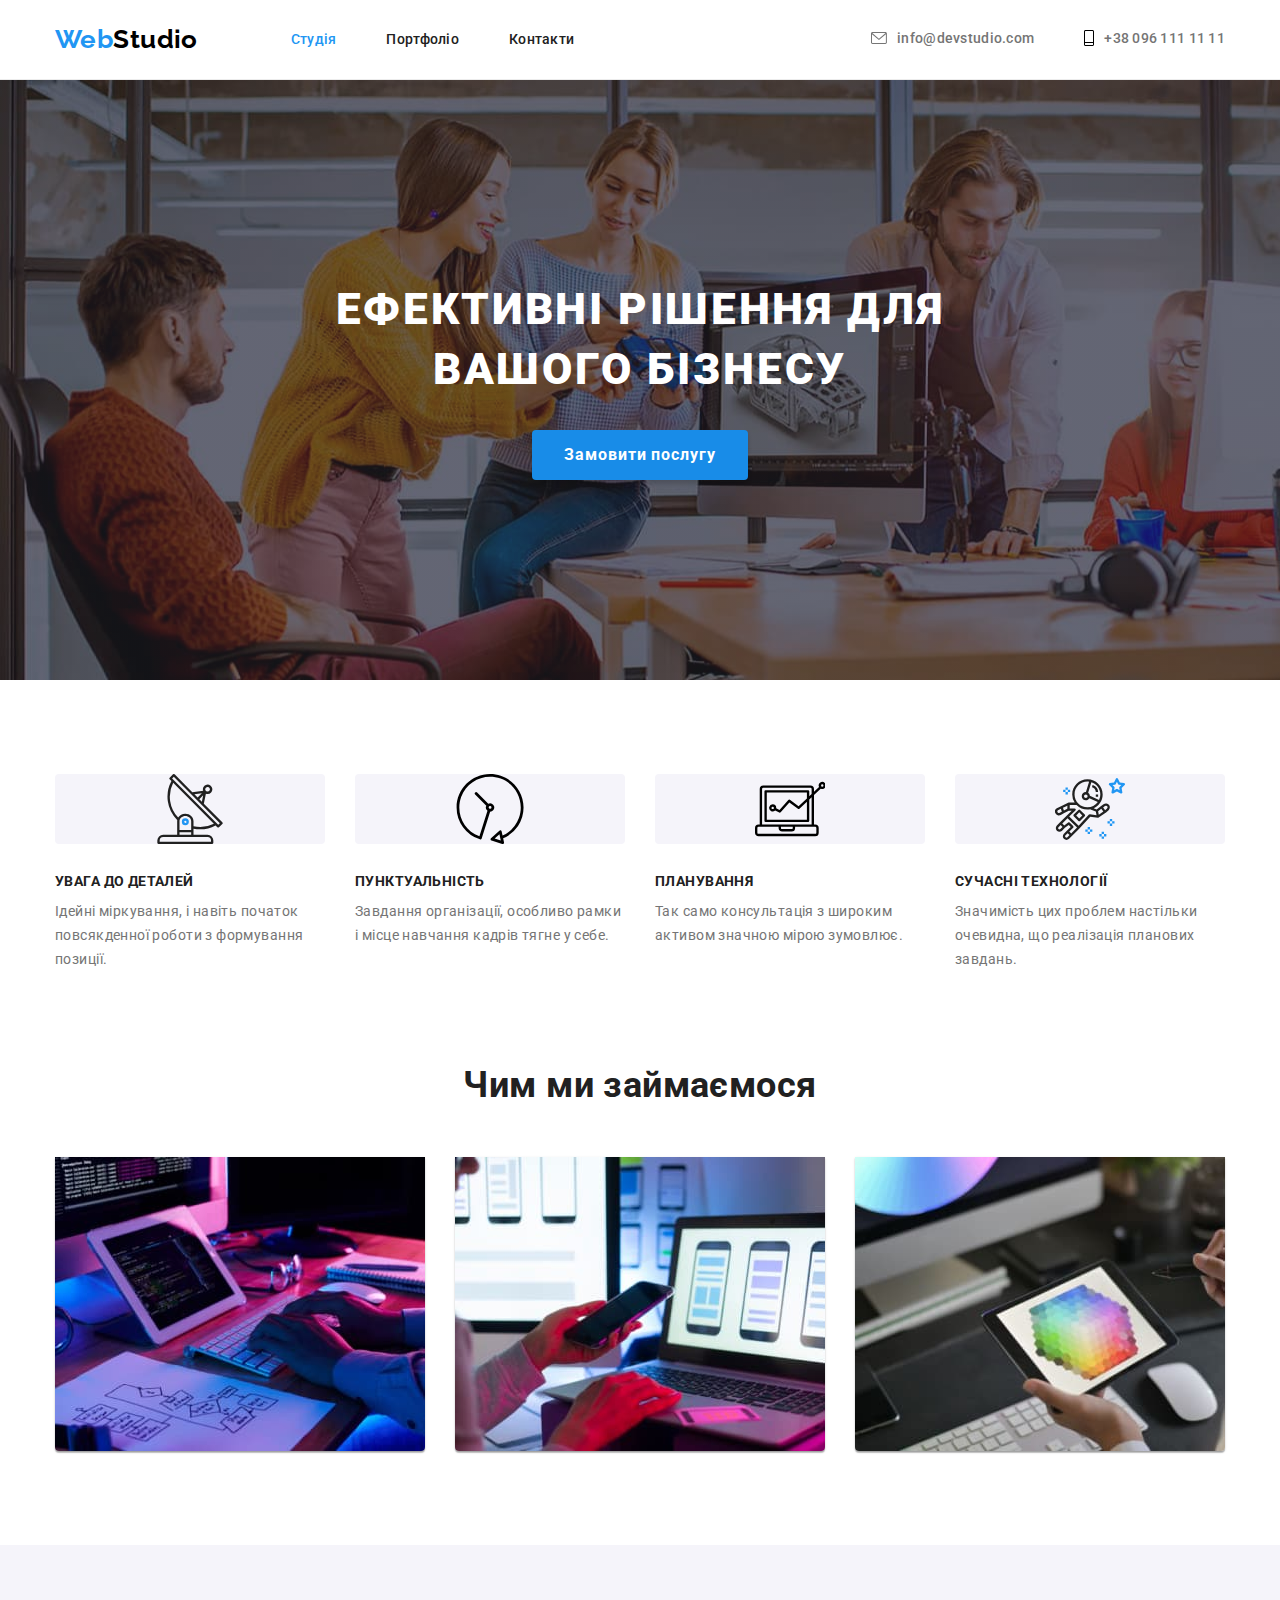
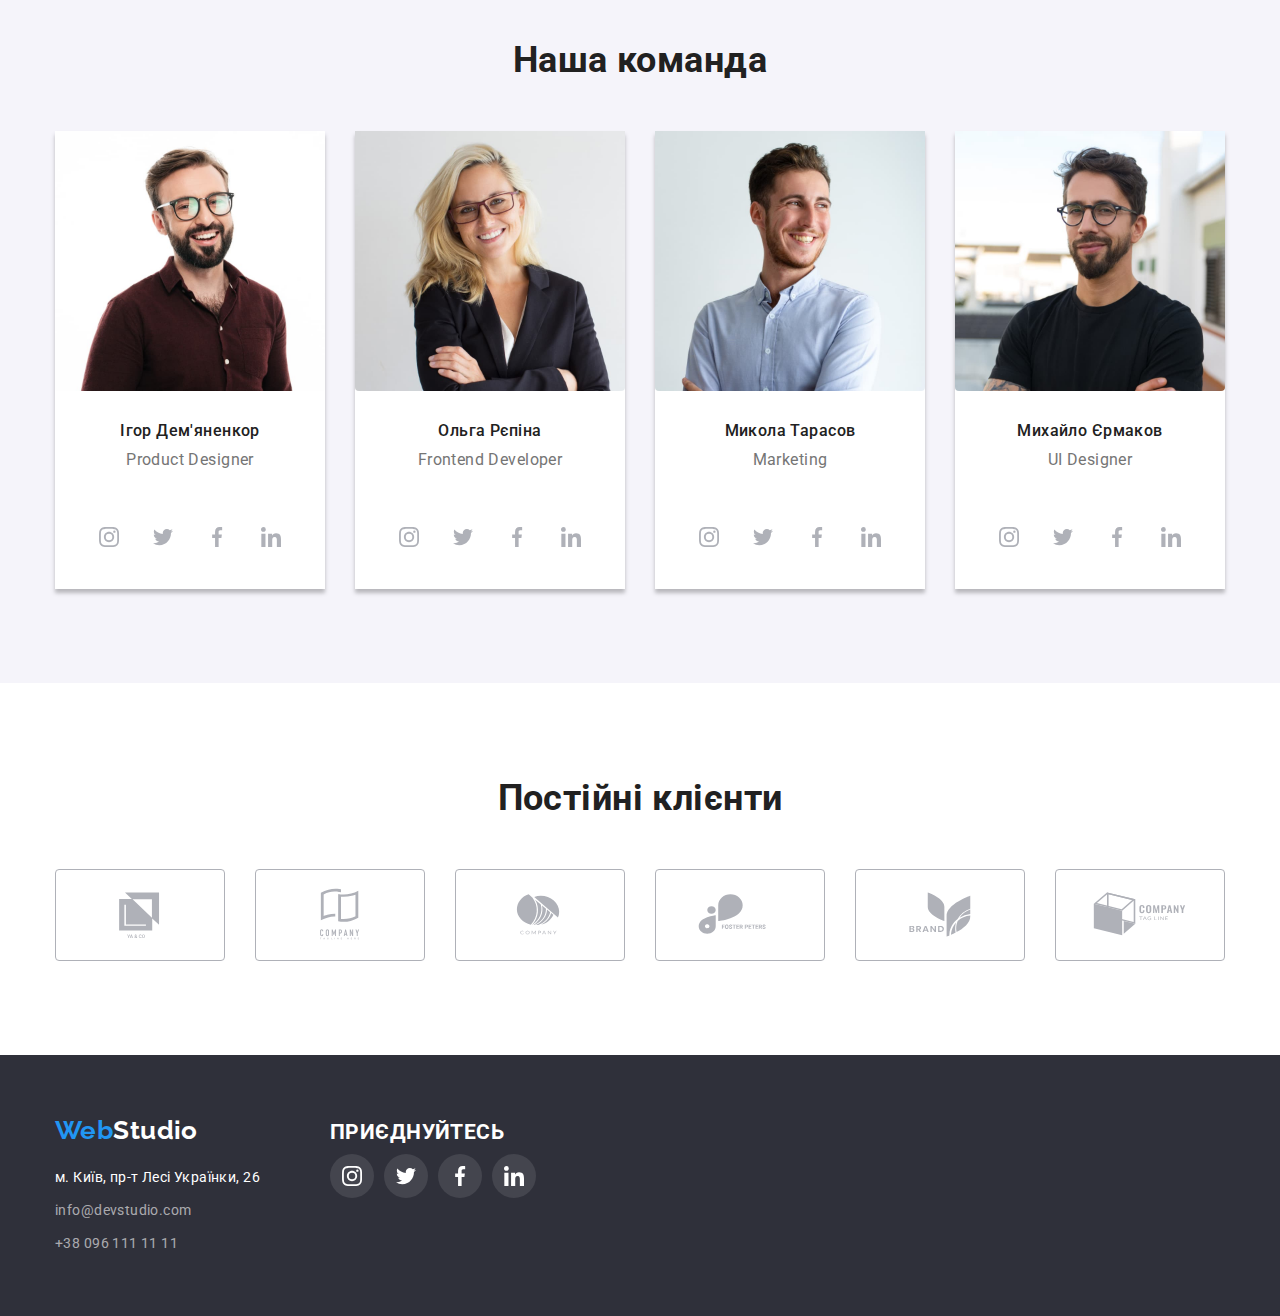
==== index.html @ f59daf36 "корректировки в футере" ====
<!DOCTYPE html>
<html lang="uk">
  <head>
    <meta charset="UTF-8" />
    <meta http-equiv="X-UA-Compatible" content="IE=edge" />
    <meta name="viewport" content="width=device-width, initial-scale=1.0" />
    <title>Document</title>
    <link
      href="https://fonts.googleapis.com/css2?family=Raleway:wght@700&family=Roboto:wght@400;500;700;900&display=swap"
      rel="stylesheet"
    />
    <link
      rel="stylesheet"
      href="https://cdnjs.cloudflare.com/ajax/libs/modern-normalize/1.1.0/modern-normalize.min.css"
    />
    <link rel="stylesheet" href="./css/styles.css" />
  </head>

  <body>
    <header class="header">
      <div class="container">
        <nav class="main nav">
          <a class="logo" href="./index.html"
            ><span class="color-logo">Web</span
            ><span class="black-logo">Studio</span></a
          >

          <ul class="links">
            <li><a class="link current" href="./index.html">Студія</a></li>
            <li><a class="link" href="./portfolio.html">Портфоліо</a></li>
            <li><a class="link" href="#">Контакти</a></li>
          </ul>
        </nav>

        <ul class="contact">
          <li class="contact-list">
            <div class="mailto">
              <svg class="mailto-link" width="16px" height="12px">
                <use href="./images/symbol-defs.svg#icon-message">
                </use>
              </svg>
            </div>
            <a href="mailto:info@devstudio.com" class="contacts"
              >info@devstudio.com</a
            >
          </li>

          <li class="contact-list">
            <div class="telephone">
             <svg class="telephone-link" width="10px" height="16px">
             <use href="./images/symbol-defs.svg#icon-telephone">
             </use>
              </svg>
            </div>
            <a href="tel:+380961111111" class="contacts">+38 096 111 11 11</a>
          </li>
        </ul>
      </div>
    </header>
    <main>
      <section class="section hero-section">
        <div class="container hero-container">
          <h1 class="hero-title">Ефективні рішення для вашого бізнесу</h1>
          <button class="section-hero-button" type="button">
            Замовити послугу
          </button>
        </div>
      </section>

      <section class="section">
        <h2 class="visually-hidden">Особливості</h2>
        <div class="container">
          <ul class="peculiarities-list">
            <li class="list-about">
              <div class="peculiarities peculiarities-antenna">
                <svg class="antenna-picture" width="70px" height="70px">
                  <use href="./images/symbol-defs.svg#icon-antenna">
                   </use>
                </svg>
              </div>
              <h3 class="peculiarities-title">УВАГА ДО ДЕТАЛЕЙ</h3>
              <p class="peculiarities-text">
                Ідейні міркування, і навіть початок повсякденної роботи з
                формування позиції.
              </p>
            </li>
            <li class="list-about">
              <div class="peculiarities peculiarities-clock">
                <svg class="clock-pictire" width="70px" height="70px">
                  <use href="./images/symbol-defs.svg#icon-clock">

                  </use>
                </svg>
              </div>
              <h3 class="peculiarities-title">ПУНКТУАЛЬНІСТЬ</h3>
              <p class="peculiarities-text">
                Завдання організації, особливо рамки і місце навчання кадрів
                тягне у себе.
              </p>
            </li>
            <li class="list-about">
              <div class="peculiarities peculiarities-plane">
                <svg class="plane-picture" width="70px" height="70px">
                  <use href="./images/symbol-defs.svg#icon-plane">

                  </use>
                </svg>
              </div>
              <h3 class="peculiarities-title">ПЛАНУВАННЯ</h3>
              <p class="peculiarities-text">
                Так само консультація з широким активом значною мірою зумовлює.
              </p>
            </li>
            <li class="list-about">
              <div class="peculiarities peculiarities-astronaut">
                <svg class="astronaut-picture" width="70px" height="70px">
                  <use href="./images/symbol-defs.svg#icon-astronaut">

                  </use>
                </svg>
              </div>
              <h3 class="peculiarities-title">СУЧАСНІ ТЕХНОЛОГІЇ</h3>
              <p class="peculiarities-text">
                Значимість цих проблем настільки очевидна, що реалізація
                планових завдань.
              </p>
            </li>
          </ul>
        </div>
      </section>
      <section class="section section-about">
        <div class="container">
          <h2 class="section-title">Чим ми займаємося</h2>
          <ul class="work-list">
            <li class="section-work-image">
              <img
                src="./images/box-1.jpg"
                alt="Писати код на комп'ютері"
                width="370"
                height="294"
                class="section-work-image-first"
              />
            </li>
            <li>
              <img
                src="./images/box-2.jpg"
                alt="авторизація в додатку в компьютері за допомогою смартфона"
                width="370"
                height="294"
                class="section-work-image-second"
              />
            </li class="section-post">
            <li>
              <img
                src="./images/box-3.jpg"
                alt="вивчає программу на планшеті"
                width="370"
                height="294"
                class="section-work-image-trird"
              />
            </li>
          </ul>
        </div>
      </section>
      <section class="section section-team">
        <div class="container">
          <h2 class="section-comand-title">Наша команда</h2>
          <ul class="section-comand-list">
            <li class="section-post">
              <img
                src="./images/img-1.jpg"
                alt="Усміхнений хлопець в окулярах"
                width="270"
                height="260"
                class="section-comand-image-first"
              />
              <h3 class="section-comand-name">Ігор Дем'яненкоp</h3>
              <p class="section-comand-text">Product Designer</p>
              <ul class="social-links">
                <li class="link">
                  <a href="#" class="link-picture">
                    <svg class="link-icon" width="20px" height="20px">
                      <use href="./images/symbol-defs.svg#icon-instagram">
                       </use>
                    </svg>
                  </a>
                </li>
                <li class="link">
                  <a href="#" class="link-picture">
                    <svg class="link-icon" width="20px" height="20px">
                      <use href="./images/symbol-defs.svg#icon-twitter">
                       </use>
                    </svg>
                  </a>
                </li>
                <li class="link">
                  <a href="#" class="link-picture">
                    <svg class="link-icon" width="20px" height="20px">
                      <use href="./images/symbol-defs.svg#icon-facebook">
                       </use>
                    </svg>
                  </a>
                </li>
                <li class="link">
                  <a href="#" class="link-picture">
                    <svg class="link-icon" width="20px" height="20px">
                      <use href="./images/symbol-defs.svg#icon-linkedin">
                       </use>
                    </svg>
                  </a>
                </li>
              </ul>
            </li>
            <li class="section-post">
              <img
                src="./images/img-2.jpg"
                alt="Усміхнена дівчина в окулярах"
                width="270"
                height="260"
                class="section-comand-image-second"
              />
              <h3 class="section-comand-name">Ольга Рєпіна</h3>
              <p class="section-comand-text">Frontend Developer</p>
              <ul class="social-links">
                <li class="link">
                  <a href="#" class="link-picture">
                    <svg class="link-icon" width="20px" height="20px">
                      <use href="./images/symbol-defs.svg#icon-instagram">
                       </use>
                    </svg>
                  </a>
                </li>
                <li class="link">
                  <a href="#" class="link-picture">
                    <svg class="link-icon" width="20px" height="20px">
                      <use href="./images/symbol-defs.svg#icon-twitter">
                       </use>
                    </svg>
                  </a>
                </li>
                <li class="link">
                  <a href="#" class="link-picture">
                    <svg class="link-icon" width="20px" height="20px">
                      <use href="./images/symbol-defs.svg#icon-facebook">
                       </use>
                    </svg>
                  </a>
                </li>
                <li class="link">
                  <a href="#" class="link-picture">
                    <svg class="link-icon" width="20px" height="20px">
                      <use href="./images/symbol-defs.svg#icon-linkedin">
                       </use>
                    </svg>
                  </a>
                </li>
              </ul>
            </li>
            <li class="section-post">
              <img
                src="./images/img-3.jpg"
                alt="Усміхнений хлопець у білій сорочці"
                width="270"
                height="260"
                class="section-comand-image-trird"
              />
              <h3 class="section-comand-name">Микола Тарасов</h3>
              <p class="section-comand-text">Marketing</p>
              <ul class="social-links">
                <li class="link">
                  <a href="#" class="link-picture">
                    <svg class="link-icon" width="20px" height="20px">
                      <use href="./images/symbol-defs.svg#icon-instagram">
                       </use>
                    </svg>
                  </a>
                </li>
                <li class="link">
                  <a href="#" class="link-picture">
                    <svg class="link-icon" width="20px" height="20px">
                      <use href="./images/symbol-defs.svg#icon-twitter">
                       </use>
                    </svg>
                  </a>
                </li>
                <li class="link">
                  <a href="#" class="link-picture">
                    <svg class="link-icon" width="20px" height="20px">
                      <use href="./images/symbol-defs.svg#icon-facebook">
                       </use>
                    </svg>
                  </a>
                </li>
                <li class="link">
                  <a href="#" class="link-picture">
                    <svg class="link-icon" width="20px" height="20px">
                      <use href="./images/symbol-defs.svg#icon-linkedin">
                       </use>
                    </svg>
                  </a>
                </li>
              </ul>
            </li>
            <li class="section-post">
              <img
                src="./images/img-4.jpg"
                alt="Усміхнений хлопець в окулярах на вулиці"
                width="270"
                height="260"
                class="section-comand-image-fourth"
              />
              <h3 class="section-comand-name">Михайло Єрмаков</h3>
              <p class="section-comand-text">UI Designer</p>
              <ul class="social-links">
                <li class="link">
                  <a href="#" class="link-picture">
                    <svg class="link-icon" width="20px" height="20px">
                      <use href="./images/symbol-defs.svg#icon-instagram">
                       </use>
                    </svg>
                  </a>
                </li>
                <li class="link">
                  <a href="#" class="link-picture">
                    <svg class="link-icon" width="20px" height="20px">
                      <use href="./images/symbol-defs.svg#icon-twitter">
                       </use>
                    </svg>
                  </a>
                </li>
                <li class="link">
                  <a href="#" class="link-picture">
                    <svg class="link-icon" width="20px" height="20px">
                      <use href="./images/symbol-defs.svg#icon-facebook">
                       </use>
                    </svg>
                  </a>
                </li>
                <li class="link">
                  <a href="#" class="link-picture">
                    <svg class="link-icon" width="20px" height="20px">
                      <use href="./images/symbol-defs.svg#icon-linkedin">
                       </use>
                    </svg>
                  </a>
                </li>
              </ul>
            </li>
          </ul>
        </div>
      </section>

      <section class="section">
        <div class="container">
        <h2 class="constant-clients">Постійні клієнти
        </h2>
        <ul class="company-items">
          <li class="company-list">
            <svg class="company-picture">
              <use href="./images/symbol-defs.svg#icon-company-1">
                
              </use>
            </svg>
          </li>
          <li class="company-list">
            <svg class="company-picture">
              <use href="./images/symbol-defs.svg#icon-company-2">
                
              </use>
            </svg>
          </li>
          <li class="company-list">
            <svg class="company-picture">
              <use href="./images/symbol-defs.svg#icon-company-3">
                
              </use>
            </svg>
          </li>
          <li class="company-list">
            <svg class="company-picture">
              <use href="./images/symbol-defs.svg#icon-company-4">
                
              </use>
            </svg>
          </li>
          <li class="company-list">
            <svg class="company-picture">
              <use href="./images/symbol-defs.svg#icon-company-5">
                
              </use>
            </svg>
          </li>
          <li class="company-list">
            <svg class="company-picture">
              <use href="./images/symbol-defs.svg#icon-company-6">
                
              </use>
            </svg>
          </li>
        </ul>
        </div>
      </section>
    </main>

    <footer class="footer">
      <div class="container">
      <div class="footer-container">
        <div class="footer-main">
        <a class="footer-logo" href="./index.html"
          ><span class="color-logo">Web</span
          ><span class="white-logo">Studio</span></a
        >
        <address>
          <ul class="footer-list">
            <li class="footer-link">
              <a href="#" class="footer-adress">
                м. Київ, пр-т Лесі Українки, 26</a
              >
            </li>
            <li class="footer-link">
              <a href="mailto:info@devstudio.com" class="footer-contact"
                >info@devstudio.com</a
              >
            </li>
            <li class="footer-link">
              <a href="tel:+380961111111" class="footer-contact"
                >+38 096 111 11 11</a
              >
            </li>
          </ul>
        </address>
      </div>

      <div class="second-footer">
        <h2 class="footer-second-tittle">
          приєднуйтесь
        </h2>
<ul class="footer-second-list">
  <li class="second-footer-links">
    <a href="#" class="footer-icon">
<svg class="link-icon-white" width="20px" height="20px">
                      <use href="./images/symbol-defs.svg#icon-instagram">
                       </use>
                    </svg>
                    </a>
  </li>
  <li class="second-footer-links">
    <a href="#" class="footer-icon">
<svg class="link-icon-white" width="20px" height="20px">
                      <use href="./images/symbol-defs.svg#icon-twitter">
                       </use>
                    </svg>
                    </a>
  </li>
  <li class="second-footer-links">
    <a href="#" class="footer-icon">
    <svg class="link-icon-white" width="20px" height="20px">
                      <use href="./images/symbol-defs.svg#icon-facebook">
                       </use>
                    </svg>
                    </a>
  </li>
  <li class="second-footer-links">
    <a href="#" class="footer-icon">
    <svg class="link-icon-white" width="20px" height="20px">
                      <use href="./images/symbol-defs.svg#icon-linkedin">
                       </use>
                    </svg>
                    </a>
  </li>
</ul>
      </div>
      </div>
    </footer>
  </body>
</html>
---- css/styles.css ----
:root {
  --color: #ffffff;
  --primary-text-color: #757575;
  --header-color: #212121;
  --accent-color: #2196f3;
  --accent-btn-color: #188ce8;
  --icon-color: #afb1b8;
}

body {
  color: var(--color);
  font-family: "Roboto", sans-serif;
  letter-spacing: 0.03em;
  font-size: 14px;
  color: var(--header-color);
  background-color: var(--color);
}

ul {
  list-style: none;
}

a {
  text-decoration: none;
}

h1,
h2,
h3,
p ul {
  margin: 0;
}

img {
  display: block;
  max-width: 100%;
  height: auto;
}

/* Container */

.container {
  margin-left: auto;
  margin-right: auto;
  width: 1200px;
  padding-left: 15px;
  padding-right: 15px;
}

.section {
  padding-top: 94px;
  padding-bottom: 94px;
}

.header {
  color: var(--primary-text-color);
  padding: 24px 0;
  border-bottom: 1px solid #ececec;
}

.header .container {
  display: flex;
  align-items: center;
}

.main.nav {
  display: flex;
  margin-right: auto;
}

.links {
  display: flex;
  align-items: center;
  column-gap: 50px;
  padding: 0;
  margin: 0;
}

.contact {
  display: flex;
  column-gap: 50px;
  margin: 0;
  padding: 0;
}

.contact-list {
  display: flex;
  align-items: center;
}

.hero-container {
  width: 696px;
  text-align: center;
  padding-top: 0;
  padding-bottom: 0;
}

.section-team {
  background-color: #f5f4fa;
}

.footer-logo {
  display: block;
  margin-bottom: 20px;
}

.peculiarities-list {
  display: flex;
  margin: 0;
  padding: 0;
  column-gap: 30px;
}

.peculiarities-text {
  display: flex;
  padding: 0;
  margin: 0;
  column-gap: 30px;
}

.section-post {
  background: var(--color);
  box-shadow: 0px 4px 4px rgb(0 0 0 / 25%);
}

.section-work-image-first,
.section-work-image-second,
.section-work-image-trird {
  box-shadow: 0px 1px 3px rgba(0, 0, 0, 0.12), 0px 1px 1px rgba(0, 0, 0, 0.14),
    0px 2px 1px rgba(0, 0, 0, 0.2);
  border-radius: 0px 0px 4px 4px;
  max-width: 100%;
}

.section-comand-list {
  display: flex;
  padding: 0;
  margin: 0;
  column-gap: 30px;
}

.visually-hidden {
  position: absolute;
  white-space: nowrap;
  width: 1px;
  height: 1px;
  overflow: hidden;
  border: 0;
  padding: 0;
  clip: rect(0 0 0 0);
  clip-path: inset(50%);
  margin: -1px;
}

.container .logo {
  margin-right: 93px;
}

.color-logo {
  font-family: "Raleway";
  font-style: normal;
  font-weight: 700;
  font-size: 26px;
  line-height: 1.19;
  color: var(--accent-color);
}

.black-logo {
  font-family: "Raleway";
  font-style: normal;
  font-weight: 700;
  font-size: 26px;
  line-height: 1.19;
  color: #000000;
}

.link.current {
  font-weight: 500;
  line-height: 1.14;
  letter-spacing: 0.02em;
  color: var(--accent-color);
  text-decoration: none;
}

.link {
  font-weight: 500;
  line-height: 1.14;
  letter-spacing: 0.02em;
  color: var(--header-color);
}

.contacts {
  margin-left: 10px;
  color: var(--primary-text-color);
  font-weight: 500;
  line-height: 1.14;
  letter-spacing: 0.02em;
}

.mailto-link {
  fill: currentColor;
}

.hero-section {
  padding-top: 200px;
  padding-bottom: 200px;
  margin-left: auto;
  margin-right: auto;
  background: #2f303a;
  background-image: linear-gradient(
      rgba(47, 48, 58, 0.4),
      rgba(47, 48, 58, 0.4)
    ),
    url("../images/header-picture.jpg");
  max-width: 1600px;
}

.hero-title {
  padding-bottom: 30px;

  font-weight: 900;
  font-size: 44px;
  line-height: 1.36;
  text-align: center;
  letter-spacing: 0.06em;
  text-transform: uppercase;
  color: var(--color);
}

.section-hero-button:hover {
  box-shadow: 0px 4px 4px rgba(0, 0, 0, 0.15);
  border-radius: 4px;
}

.section-hero-button:focus {
  box-shadow: 0px 4px 4px rgba(0, 0, 0, 0.15);
  border-radius: 4px;
}

.section-hero-button {
  padding-top: 10px;
  padding-bottom: 10px;
  padding-left: 32px;
  padding-right: 32px;

  background: var(--accent-btn-color);
  cursor: pointer;
  box-shadow: 0px 4px 4px rgba(0, 0, 0, 0.15);
  border-radius: 4px;
  font-family: inherit;
  font-style: normal;
  font-weight: 700;
  font-size: 16px;
  line-height: 1.88;
  align-items: center;
  text-align: center;
  letter-spacing: 0.06em;
  color: var(--color);
  border: none;
}

.peculiarities {
  justify-content: center;
  background: #f5f4fa;
  border-radius: 4px;
  margin-bottom: 30px;
}

.peculiarities-antenna,
.peculiarities-clock,
.peculiarities-plane,
.peculiarities-astronaut {
  display: flex;
}

.social-links {
  display: flex;
  padding: 0;
  column-gap: 10px;
  padding-top: 16px;
  padding-bottom: 30px;
  padding-left: 32px;
  padding-right: 32px;
}

.section-team .link-picture {
  display: flex;
  align-items: center;
  width: 44px;
  height: 44px;
  justify-content: center;
  fill: var(--icon-color);
}

.section-team .link-picture:hover,
.section-team .link-picture:focus {
  border-radius: 50%;
  background-color: var(--accent-color);
  fill: var(--color);
  cursor: pointer;
}

.section-about {
  padding-top: 0;
}

.list-about {
  width: 270px;
}

.peculiarities-title {
  font-size: 14px;
  line-height: 1.14;
  text-transform: uppercase;
  margin-bottom: 10px;
}

.peculiarities-text {
  line-height: 1.71;
  color: var(--primary-text-color);
}

.section-title {
  margin-bottom: 50px;
  text-align: center;
  font-size: 36px;
  line-height: 1.16;
}

.work-list {
  padding: 0;
  margin: 0;
  display: flex;
  column-gap: 30px;
}

.section-comand-title {
  margin-bottom: 50px;
  font-size: 36px;
  line-height: 1.17;
  text-align: center;
}

.section-comand {
  filter: drop-shadow(0px 4px 4px rgba(0, 0, 0, 0.25));
}

.section-comand-image-first,
.section-comand-image-second,
.section-comand-image-trird,
.section-comand-image-fourth {
  max-width: 100%;
  height: auto;
  background: var(--color);
  border-radius: 0px 0px 4px 4px;
}

.section-comand-name {
  padding-top: 30px;
  margin-bottom: 10px;
  font-weight: 500;
  font-size: 16px;
  line-height: 1.19;
  text-align: center;
}

.section-comand-text {
  margin: 0;
  padding-bottom: 30px;
  font-size: 16px;
  line-height: 1.19;
  text-align: center;
  color: var(--primary-text-color);
}

.company-items {
  display: flex;
  column-gap: 30px;
  margin: 0;
  padding: 0;
}

.company-picture {
  display: flex;

  width: 106px;
  height: 60px;
  fill: var(--icon-color);
}

.company-list {
  display: flex;
  align-items: center;
  justify-content: center;
  padding: 16px 32px;

  border: 1px solid #afb1b8;
  border-radius: 4px;

  width: 170px;
  height: 92px;
}

.company-list:hover,
.company-list:focus {
  border-color: var(--accent-color);
}

.company-picture:hover,
.company-picture:focus {
  fill: var(--accent-color);
}

.constant-clients {
  margin-bottom: 50px;

  font-size: 36px;
  line-height: 1.17;
  text-align: center;
}

.portfolio.nav {
  padding-top: 94px;
  padding-bottom: 94px;
}

.portfolio-nav {
  filter: drop-shadow(0px 4px 4px rgba(0, 0, 0, 0.25));
}

.portfolio-list {
  display: flex;
  padding: 0;
  margin: 0;
  column-gap: 8px;
  margin-bottom: 50px;
  justify-content: center;
}

.post {
  width: 370px;
  height: 404px;
}

.list-presentation {
  margin-top: 0;
  margin-bottom: 0;
  display: flex;
  gap: 30px;
  flex-wrap: wrap;
  padding: 0;
}

.portfolio-nav-button:hover {
  background: var(--accent-btn-color);
  color: #ffffff;
}

.portfolio-nav-button:focus {
  background: var(--accent-btn-color);
  color: #ffffff;
}

.portfolio-nav-button {
  padding: 6px 22px;

  color: #212121;
  background: #f5f4fa;
  font-family: inherit;
  font-style: normal;
  font-weight: 500;
  font-size: 16px;
  line-height: 1.63;
  text-align: center;
  border-color: transparent;
  cursor: pointer;
  border-radius: 4px;
}

.active.button {
  padding: 6px 22px;

  color: #ffffff;
  background: var(--accent-btn-color);
  font-family: inherit;
  font-style: normal;
  font-weight: 500;
  font-size: 16px;
  line-height: 1.63;
  text-align: center;
  border-color: transparent;
  cursor: pointer;
  border-radius: 4px;
}

.active.button:hover {
  color: var(--color);
}

.active.button:focus {
  color: var(--color);
}

.demonstration-image-techno {
  background: var(--color);
}

.demonstration-image-basketball {
  background: var(--color);
  border: 1px solid #eeeeee;
}

.demonstration-image-fish {
  background: var(--color);
  border: 1px solid #eeeeee;
}

.demonstration-image-headphones {
  background: var(--color);
  border: 1px solid #eeeeee;
}

.demonstration-image-boxes {
  background: var(--color);
  border: 1px solid #eeeeee;
}

.demonstration-image-monitor {
  background: var(--color);
  border: 1px solid #eeeeee;
}

.demonstration-image-book {
  background: var(--color);
  border: 1px solid #eeeeee;
}

.demonstration-image-lab {
  background: var(--color);
  border: 1px solid #eeeeee;
}

.demonstration-image-notebook {
  background: var(--color);
  border: 1px solid #eeeeee;
}

.demonstration {
  padding: 20px 24px;
  border: 1px solid #eeeeee;
}

.demonstration-title {
  padding: 0;
  margin: 0;
  margin-bottom: 4px;
  font-size: 18px;
  line-height: 2;
  letter-spacing: 0.06em;
}

.demonstration-text {
  padding: 0;
  margin: 0;
  font-size: 16px;
  line-height: 1.88;
  color: var(--primary-text-color);
}

.footer {
  padding-top: 60px;
  padding-bottom: 60px;

  background: #2f303a;
}

.white-logo {
  font-family: "Raleway";
  font-style: normal;
  font-weight: 700;
  font-size: 26px;
  line-height: 1.19;
  color: var(--color);
}

.footer-list {
  display: block;
  margin: 0;
  padding: 0;
  flex-direction: column;
}

.footer-list .footer-adress {
  margin: 0;
  padding: 0;
  font-style: normal;
  line-height: 1.71;
  color: var(--color);
  text-decoration: none;
}

.footer-contact {
  margin: 0;
  padding: 0;
  font-style: normal;
  line-height: 1.71;
  color: rgba(255, 255, 255, 0.6);
}

.footer-contact:hover {
  color: var(--accent-color);
}

..footer-contact:focus {
  color: var(--accent-color);
}

.footer-link {
  margin-bottom: 9px;
}

.footer-link:last-child {
  margin-bottom: 0;
}

.footer-second-tittle {
  margin-bottom: 20px;

  line-height: 1.14px;
  text-transform: uppercase;
  color: var(--color);
}

.footer-container {
  display: flex;
  align-items: baseline;
}

.footer-second-list {
  display: flex;
  padding: 0;
  margin: 0;
  column-gap: 10px;
}

.second-footer-links {
  display: flex;
  border-radius: 50%;
  background: rgba(255, 255, 255, 0.1);
  width: 44px;
  height: 44px;
  justify-content: center;
  align-items: center;
}

.link-icon-white {
  fill: var(--color);
}

.footer-icon {
  display: flex;
}

.second-footer {
  margin-left: 70px;
}
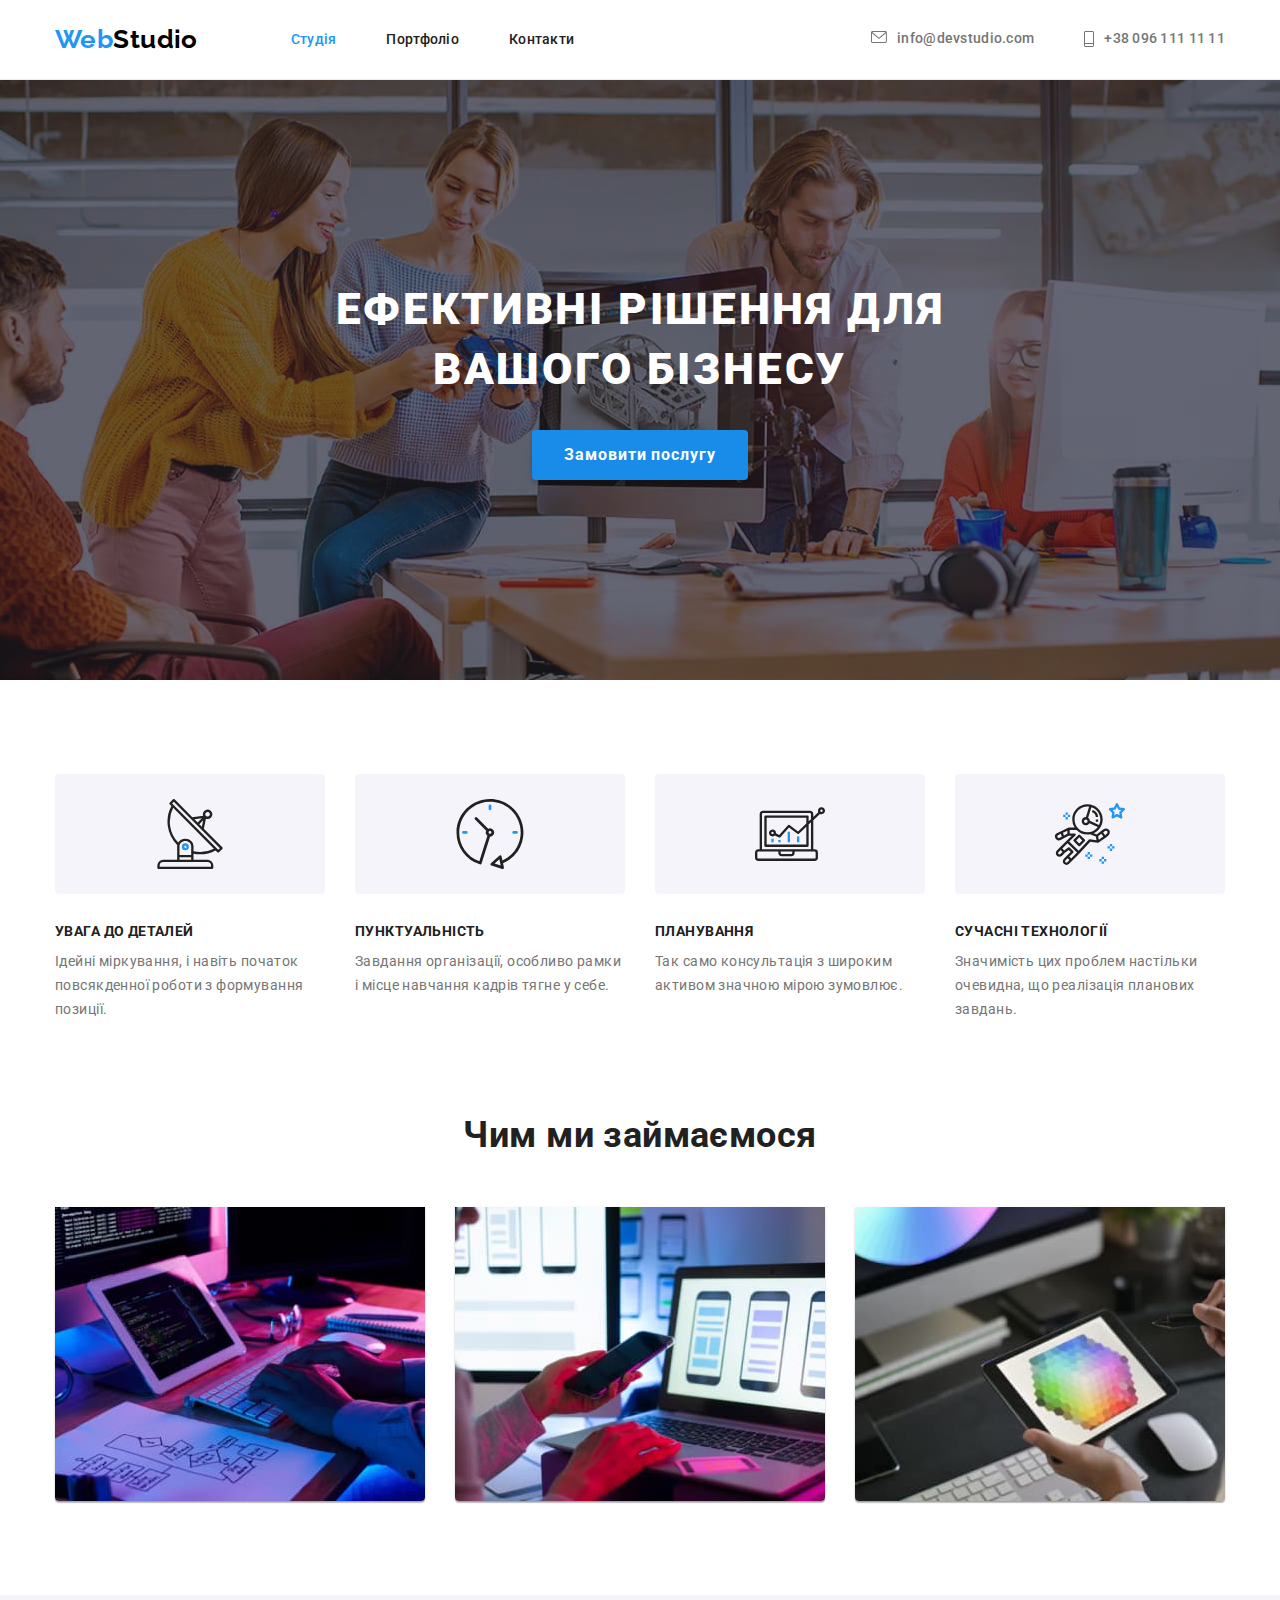
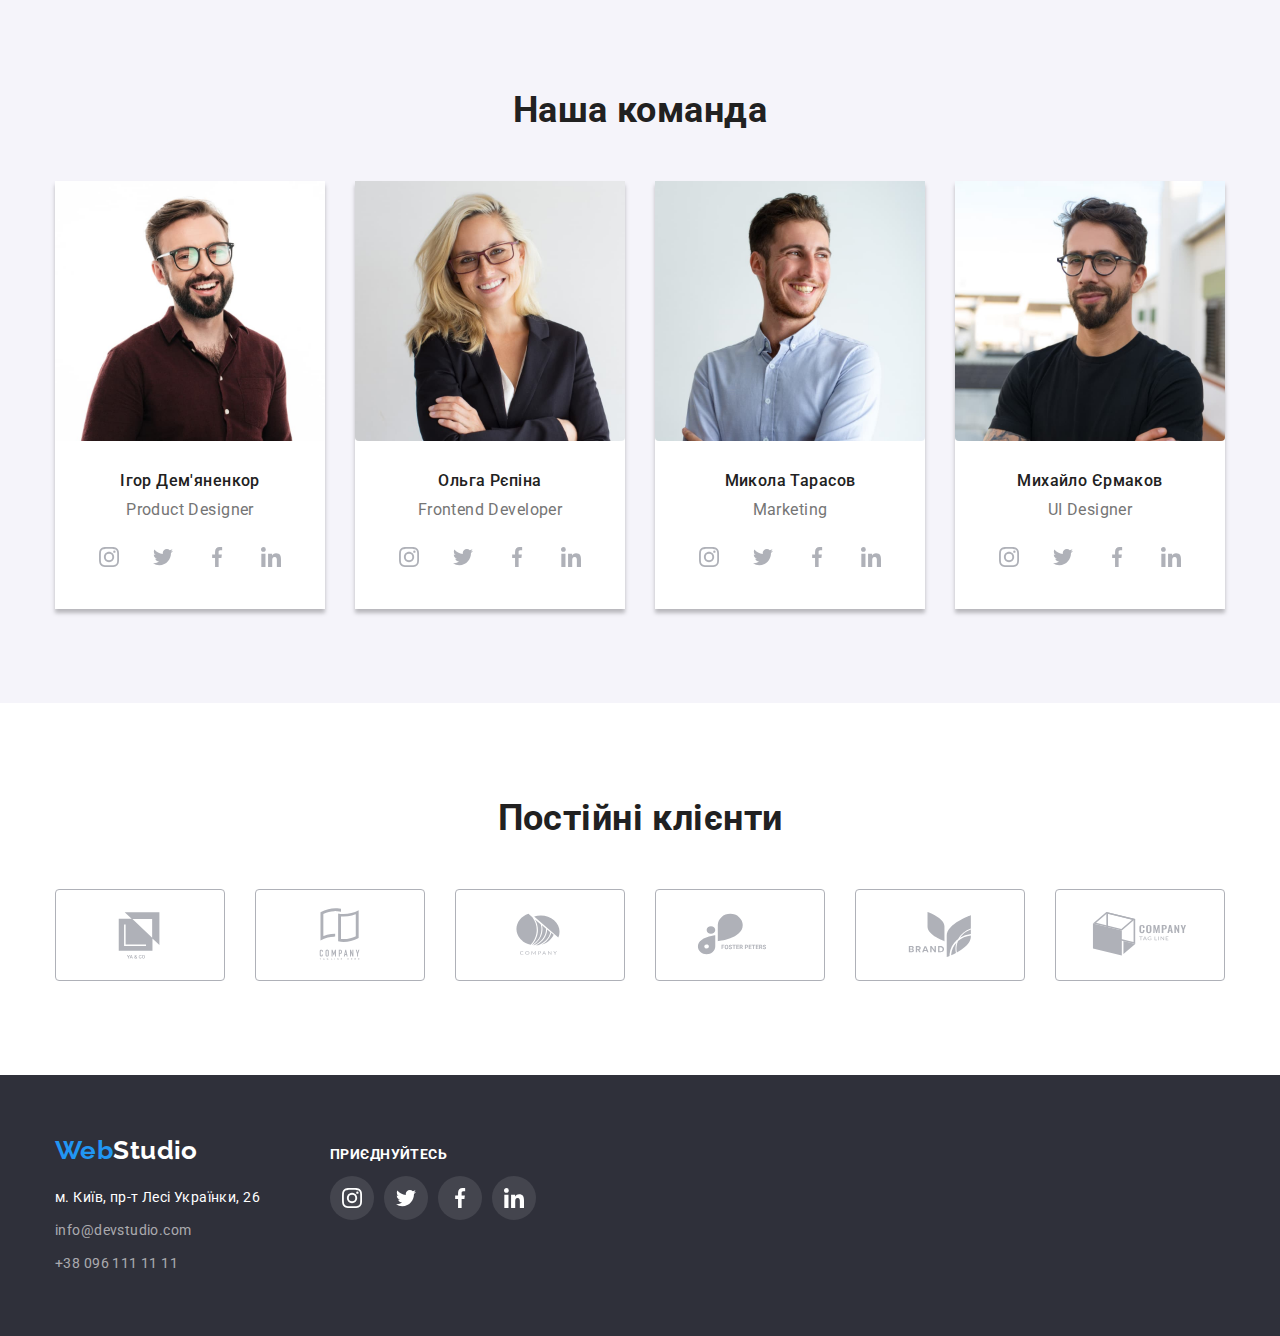
==== commit e9a2a045: "исправления на главной странице и странице портфолио" ====
--- a/index.html
+++ b/index.html
@@ -34,25 +34,23 @@
 
         <ul class="contact">
           <li class="contact-list">
-            <div class="mailto">
+            <a href="mailto:info@devstudio.com" class="contacts"
+              >
               <svg class="mailto-link" width="16px" height="12px">
                 <use href="./images/symbol-defs.svg#icon-message">
                 </use>
               </svg>
-            </div>
-            <a href="mailto:info@devstudio.com" class="contacts"
-              >info@devstudio.com</a
+            info@devstudio.com</a
             >
           </li>
 
           <li class="contact-list">
-            <div class="telephone">
+            <a href="tel:+380961111111" class="contacts">
              <svg class="telephone-link" width="10px" height="16px">
              <use href="./images/symbol-defs.svg#icon-telephone">
              </use>
               </svg>
-            </div>
-            <a href="tel:+380961111111" class="contacts">+38 096 111 11 11</a>
+            +38 096 111 11 11</a>
           </li>
         </ul>
       </div>
@@ -74,7 +72,7 @@
             <li class="list-about">
               <div class="peculiarities peculiarities-antenna">
                 <svg class="antenna-picture" width="70px" height="70px">
-                  <use href="./images/symbol-defs.svg#icon-antenna">
+                  <use href="./images/features.svg#icon-antenna">
                    </use>
                 </svg>
               </div>
@@ -87,7 +85,7 @@
             <li class="list-about">
               <div class="peculiarities peculiarities-clock">
                 <svg class="clock-pictire" width="70px" height="70px">
-                  <use href="./images/symbol-defs.svg#icon-clock">
+                  <use href="./images/features.svg#icon-clock">
 
                   </use>
                 </svg>
@@ -101,7 +99,7 @@
             <li class="list-about">
               <div class="peculiarities peculiarities-plane">
                 <svg class="plane-picture" width="70px" height="70px">
-                  <use href="./images/symbol-defs.svg#icon-plane">
+                  <use href="./images/features.svg#icon-diagram">
 
                   </use>
                 </svg>
@@ -114,7 +112,7 @@
             <li class="list-about">
               <div class="peculiarities peculiarities-astronaut">
                 <svg class="astronaut-picture" width="70px" height="70px">
-                  <use href="./images/symbol-defs.svg#icon-astronaut">
+                  <use href="./images/features.svg#icon-astronaut">
 
                   </use>
                 </svg>
@@ -149,7 +147,7 @@
                 height="294"
                 class="section-work-image-second"
               />
-            </li class="section-post">
+            </li>
             <li>
               <img
                 src="./images/box-3.jpg"
@@ -179,7 +177,7 @@
               <ul class="social-links">
                 <li class="link">
                   <a href="#" class="link-picture">
-                    <svg class="link-icon" width="20px" height="20px">
+                    <svg class="link-icon" width="20" height="20">
                       <use href="./images/symbol-defs.svg#icon-instagram">
                        </use>
                     </svg>
@@ -187,7 +185,7 @@
                 </li>
                 <li class="link">
                   <a href="#" class="link-picture">
-                    <svg class="link-icon" width="20px" height="20px">
+                    <svg class="link-icon" width="20" height="20">
                       <use href="./images/symbol-defs.svg#icon-twitter">
                        </use>
                     </svg>
@@ -195,7 +193,7 @@
                 </li>
                 <li class="link">
                   <a href="#" class="link-picture">
-                    <svg class="link-icon" width="20px" height="20px">
+                    <svg class="link-icon" width="20" height="20">
                       <use href="./images/symbol-defs.svg#icon-facebook">
                        </use>
                     </svg>
@@ -203,7 +201,7 @@
                 </li>
                 <li class="link">
                   <a href="#" class="link-picture">
-                    <svg class="link-icon" width="20px" height="20px">
+                    <svg class="link-icon" width="20" height="20">
                       <use href="./images/symbol-defs.svg#icon-linkedin">
                        </use>
                     </svg>
@@ -224,7 +222,7 @@
               <ul class="social-links">
                 <li class="link">
                   <a href="#" class="link-picture">
-                    <svg class="link-icon" width="20px" height="20px">
+                    <svg class="link-icon" width="20" height="20">
                       <use href="./images/symbol-defs.svg#icon-instagram">
                        </use>
                     </svg>
@@ -232,7 +230,7 @@
                 </li>
                 <li class="link">
                   <a href="#" class="link-picture">
-                    <svg class="link-icon" width="20px" height="20px">
+                    <svg class="link-icon" width="20" height="20">
                       <use href="./images/symbol-defs.svg#icon-twitter">
                        </use>
                     </svg>
@@ -240,7 +238,7 @@
                 </li>
                 <li class="link">
                   <a href="#" class="link-picture">
-                    <svg class="link-icon" width="20px" height="20px">
+                    <svg class="link-icon" width="20" height="20">
                       <use href="./images/symbol-defs.svg#icon-facebook">
                        </use>
                     </svg>
@@ -248,7 +246,7 @@
                 </li>
                 <li class="link">
                   <a href="#" class="link-picture">
-                    <svg class="link-icon" width="20px" height="20px">
+                    <svg class="link-icon" width="20" height="20">
                       <use href="./images/symbol-defs.svg#icon-linkedin">
                        </use>
                     </svg>
@@ -269,7 +267,7 @@
               <ul class="social-links">
                 <li class="link">
                   <a href="#" class="link-picture">
-                    <svg class="link-icon" width="20px" height="20px">
+                    <svg class="link-icon" width="20" height="20">
                       <use href="./images/symbol-defs.svg#icon-instagram">
                        </use>
                     </svg>
@@ -277,7 +275,7 @@
                 </li>
                 <li class="link">
                   <a href="#" class="link-picture">
-                    <svg class="link-icon" width="20px" height="20px">
+                    <svg class="link-icon" width="20" height="20">
                       <use href="./images/symbol-defs.svg#icon-twitter">
                        </use>
                     </svg>
@@ -285,7 +283,7 @@
                 </li>
                 <li class="link">
                   <a href="#" class="link-picture">
-                    <svg class="link-icon" width="20px" height="20px">
+                    <svg class="link-icon" width="20" height="20">
                       <use href="./images/symbol-defs.svg#icon-facebook">
                        </use>
                     </svg>
@@ -293,7 +291,7 @@
                 </li>
                 <li class="link">
                   <a href="#" class="link-picture">
-                    <svg class="link-icon" width="20px" height="20px">
+                    <svg class="link-icon" width="20" height="20">
                       <use href="./images/symbol-defs.svg#icon-linkedin">
                        </use>
                     </svg>
@@ -314,7 +312,7 @@
               <ul class="social-links">
                 <li class="link">
                   <a href="#" class="link-picture">
-                    <svg class="link-icon" width="20px" height="20px">
+                    <svg class="link-icon" width="20" height="20">
                       <use href="./images/symbol-defs.svg#icon-instagram">
                        </use>
                     </svg>
@@ -322,7 +320,7 @@
                 </li>
                 <li class="link">
                   <a href="#" class="link-picture">
-                    <svg class="link-icon" width="20px" height="20px">
+                    <svg class="link-icon" width="20" height="20">
                       <use href="./images/symbol-defs.svg#icon-twitter">
                        </use>
                     </svg>
@@ -330,7 +328,7 @@
                 </li>
                 <li class="link">
                   <a href="#" class="link-picture">
-                    <svg class="link-icon" width="20px" height="20px">
+                    <svg class="link-icon" width="20" height="20">
                       <use href="./images/symbol-defs.svg#icon-facebook">
                        </use>
                     </svg>
@@ -338,7 +336,7 @@
                 </li>
                 <li class="link">
                   <a href="#" class="link-picture">
-                    <svg class="link-icon" width="20px" height="20px">
+                    <svg class="link-icon" width="20" height="20">
                       <use href="./images/symbol-defs.svg#icon-linkedin">
                        </use>
                     </svg>
@@ -356,46 +354,62 @@
         </h2>
         <ul class="company-items">
           <li class="company-list">
-            <svg class="company-picture">
-              <use href="./images/symbol-defs.svg#icon-company-1">
-                
-              </use>
-            </svg>
-          </li>
-          <li class="company-list">
-            <svg class="company-picture">
-              <use href="./images/symbol-defs.svg#icon-company-2">
-                
-              </use>
-            </svg>
-          </li>
-          <li class="company-list">
-            <svg class="company-picture">
-              <use href="./images/symbol-defs.svg#icon-company-3">
-                
-              </use>
-            </svg>
-          </li>
-          <li class="company-list">
-            <svg class="company-picture">
-              <use href="./images/symbol-defs.svg#icon-company-4">
-                
-              </use>
-            </svg>
-          </li>
-          <li class="company-list">
-            <svg class="company-picture">
+            <a href="#" class="company-link">
+            <svg class="company-picture" width="108" height="60px">
+              <use href="./images/symbol-defs.svg#icon-company-1 ">
+                
+              </use>
+            </svg>
+            </a>
+          </li>
+          <li class="company-list">
+            <a href="#" class="company-link">
+            <svg class="company-picture" width="108" height="60px">
+              <use href="./images/symbol-defs.svg#icon-company-2 ">
+                
+              </use>
+            </svg>
+            </a>
+          </li>
+          <li class="company-list">
+            <a href="#" class="company-link">
+            <svg class="company-picture" width="108" height="60px">
+              
+              <use href="./images/symbol-defs.svg#icon-company-3 ">
+                
+              </use>
+            </svg>
+            </a>
+          </li>
+          <li class="company-list">
+            <a href="#" class="company-link">
+            <svg class="company-picture" width="108" height="60px">
+              
+              <use href="./images/symbol-defs.svg#icon-company-4 ">
+                
+              </use>
+            </svg>
+            </a>
+          </li>
+          <li class="company-list">
+            <a href="#" class="company-link">
+            <svg class="company-picture" width="108" height="60px">
+              
               <use href="./images/symbol-defs.svg#icon-company-5">
                 
               </use>
             </svg>
-          </li>
-          <li class="company-list">
-            <svg class="company-picture">
+            </a>
+          </li>
+          <li class="company-list">
+            <a href="#" class="company-link">
+            <svg class="company-picture" width="108" height="60px">
+              
               <use href="./images/symbol-defs.svg#icon-company-6">
                 
               </use>
             </svg>
+            </a>
           </li>
         </ul>
         </div>
--- a/css/styles.css
+++ b/css/styles.css
@@ -88,6 +88,12 @@
   align-items: center;
 }
 
+.contacts:hover,
+.contacts:focus {
+  cursor: pointer;
+  color: var(--accent-color);
+}
+
 .hero-container {
   width: 696px;
   text-align: center;
@@ -190,14 +196,17 @@
 }
 
 .contacts {
-  margin-left: 10px;
+  display: flex;
+  column-gap: 10px;
+
   color: var(--primary-text-color);
   font-weight: 500;
   line-height: 1.14;
   letter-spacing: 0.02em;
 }
 
-.mailto-link {
+.mailto-link,
+.telephone-link {
   fill: currentColor;
 }
 
@@ -213,6 +222,9 @@
     ),
     url("../images/header-picture.jpg");
   max-width: 1600px;
+  background-repeat: no-repeat;
+  background-size: cover;
+  background-position: center;
 }
 
 .hero-title {
@@ -264,6 +276,8 @@
   background: #f5f4fa;
   border-radius: 4px;
   margin-bottom: 30px;
+  height: 120px;
+  align-items: center;
 }
 
 .peculiarities-antenna,
@@ -277,10 +291,8 @@
   display: flex;
   padding: 0;
   column-gap: 10px;
-  padding-top: 16px;
   padding-bottom: 30px;
-  padding-left: 32px;
-  padding-right: 32px;
+  justify-content: center;
 }
 
 .section-team .link-picture {
@@ -290,14 +302,13 @@
   height: 44px;
   justify-content: center;
   fill: var(--icon-color);
+  border-radius: 50%;
 }
 
 .section-team .link-picture:hover,
 .section-team .link-picture:focus {
-  border-radius: 50%;
   background-color: var(--accent-color);
   fill: var(--color);
-  cursor: pointer;
 }
 
 .section-about {
@@ -366,7 +377,7 @@
 
 .section-comand-text {
   margin: 0;
-  padding-bottom: 30px;
+  margin-bottom: 16px;
   font-size: 16px;
   line-height: 1.19;
   text-align: center;
@@ -381,18 +392,15 @@
 }
 
 .company-picture {
-  display: flex;
-
   width: 106px;
   height: 60px;
   fill: var(--icon-color);
 }
 
-.company-list {
+.company-link {
   display: flex;
   align-items: center;
   justify-content: center;
-  padding: 16px 32px;
 
   border: 1px solid #afb1b8;
   border-radius: 4px;
@@ -401,13 +409,9 @@
   height: 92px;
 }
 
-.company-list:hover,
-.company-list:focus {
+.company-link:focus,
+.company-link:hover {
   border-color: var(--accent-color);
-}
-
-.company-picture:hover,
-.company-picture:focus {
   fill: var(--accent-color);
 }
 
@@ -437,9 +441,20 @@
   justify-content: center;
 }
 
-.post {
+.list-presentation .post {
   width: 370px;
   height: 404px;
+}
+
+.post-link:hover,
+.post-link:focus {
+  box-shadow: 0px 1px 1px rgba(0, 0, 0, 0.12), 0px 4px 4px rgba(0, 0, 0, 0.06),
+    1px 4px 6px rgba(0, 0, 0, 0.16);
+}
+
+.list-presentation .post-link {
+  display: block;
+  cursor: pointer;
 }
 
 .list-presentation {
@@ -451,14 +466,12 @@
   padding: 0;
 }
 
-.portfolio-nav-button:hover {
+.portfolio-nav-button:hover,
+.portfolio-nav-button:focus {
+  box-shadow: 0px 3px 1px rgba(0, 0, 0, 0.1), 0px 1px 2px rgba(0, 0, 0, 0.08),
+    0px 2px 2px rgba(0, 0, 0, 0.12);
   background: var(--accent-btn-color);
-  color: #ffffff;
-}
-
-.portfolio-nav-button:focus {
-  background: var(--accent-btn-color);
-  color: #ffffff;
+  color: var(--color);
 }
 
 .portfolio-nav-button {
@@ -493,11 +506,10 @@
   border-radius: 4px;
 }
 
-.active.button:hover {
-  color: var(--color);
-}
-
+.active.button:hover,
 .active.button:focus {
+  box-shadow: 0px 3px 1px rgba(0, 0, 0, 0.1), 0px 1px 2px rgba(0, 0, 0, 0.08),
+    0px 2px 2px rgba(0, 0, 0, 0.12);
   color: var(--color);
 }
 
@@ -557,6 +569,7 @@
   font-size: 18px;
   line-height: 2;
   letter-spacing: 0.06em;
+  color: var(--header-color);
 }
 
 .demonstration-text {
@@ -629,6 +642,7 @@
   line-height: 1.14px;
   text-transform: uppercase;
   color: var(--color);
+  font-size: 14px;
 }
 
 .footer-container {
@@ -664,3 +678,9 @@
 .second-footer {
   margin-left: 70px;
 }
+
+.second-footer-links:hover,
+.second-footer-links:focus {
+  background-color: var(--accent-color);
+  cursor: pointer;
+}
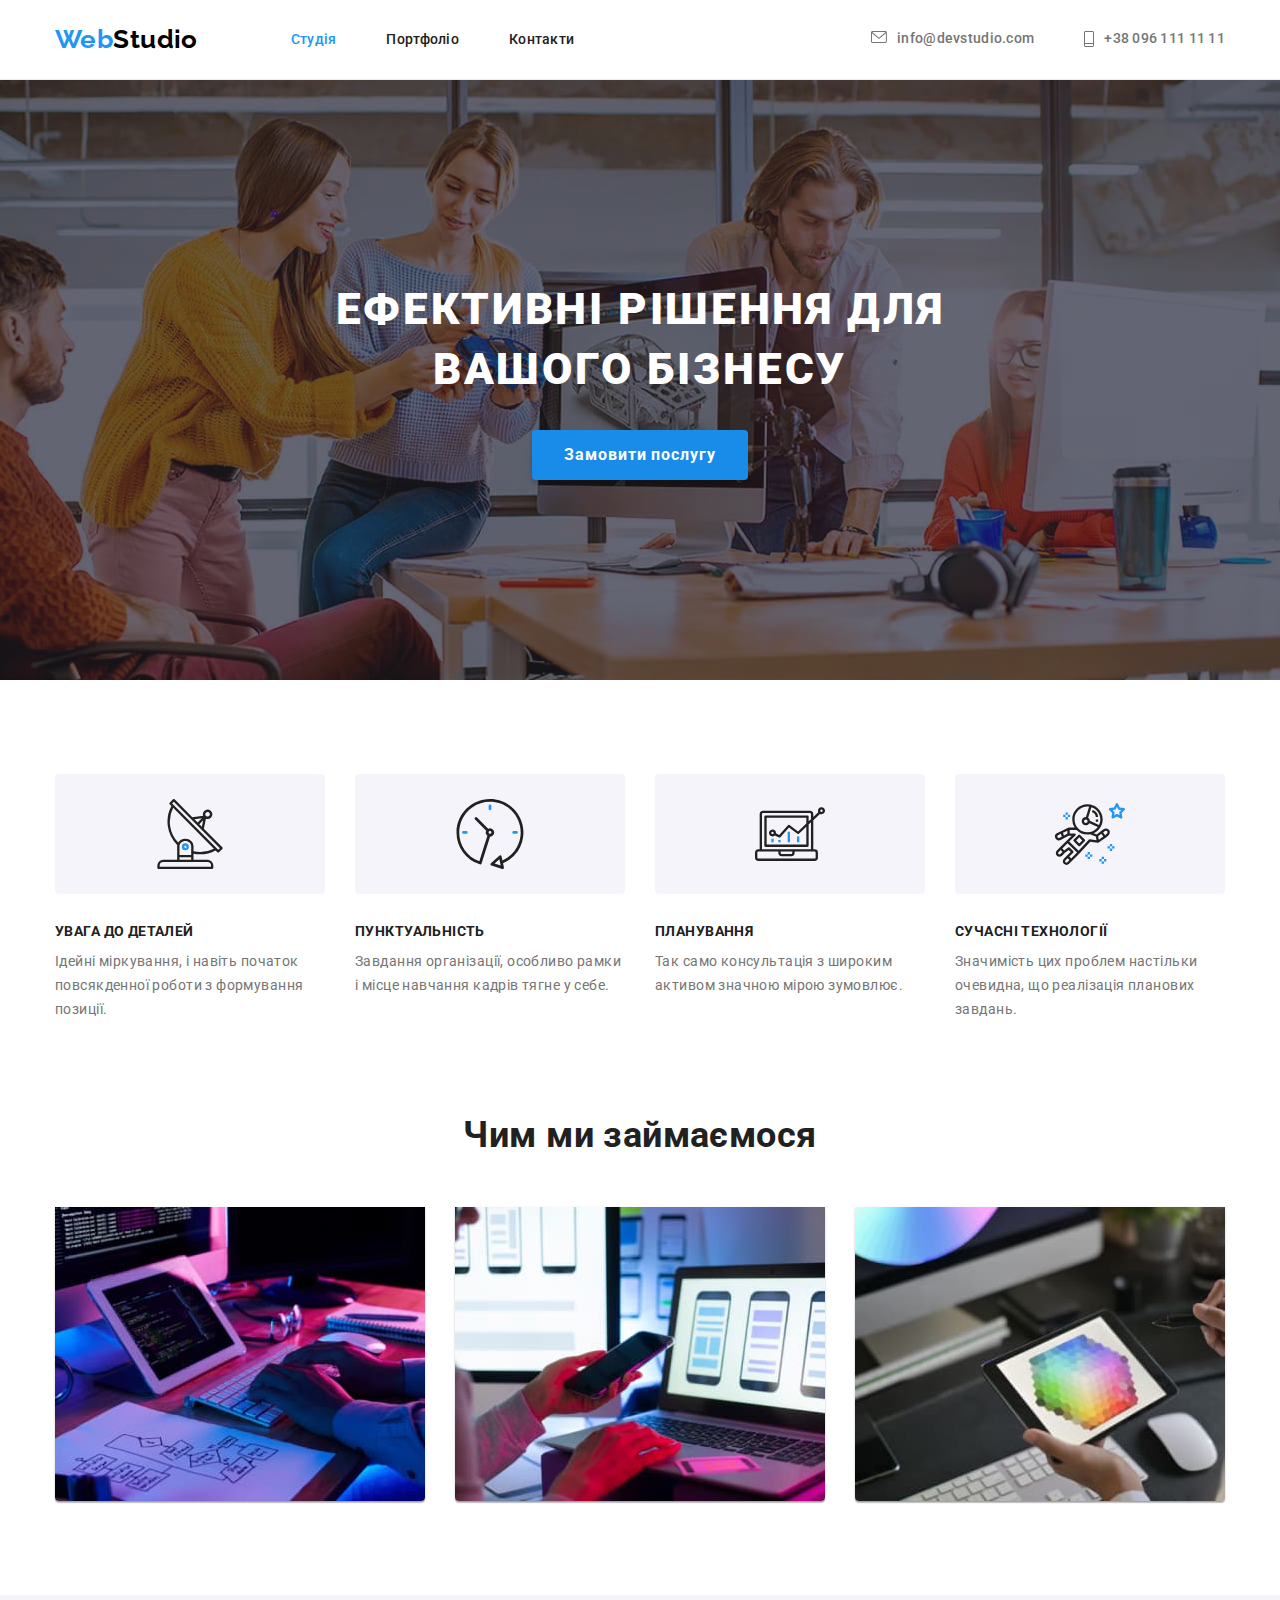
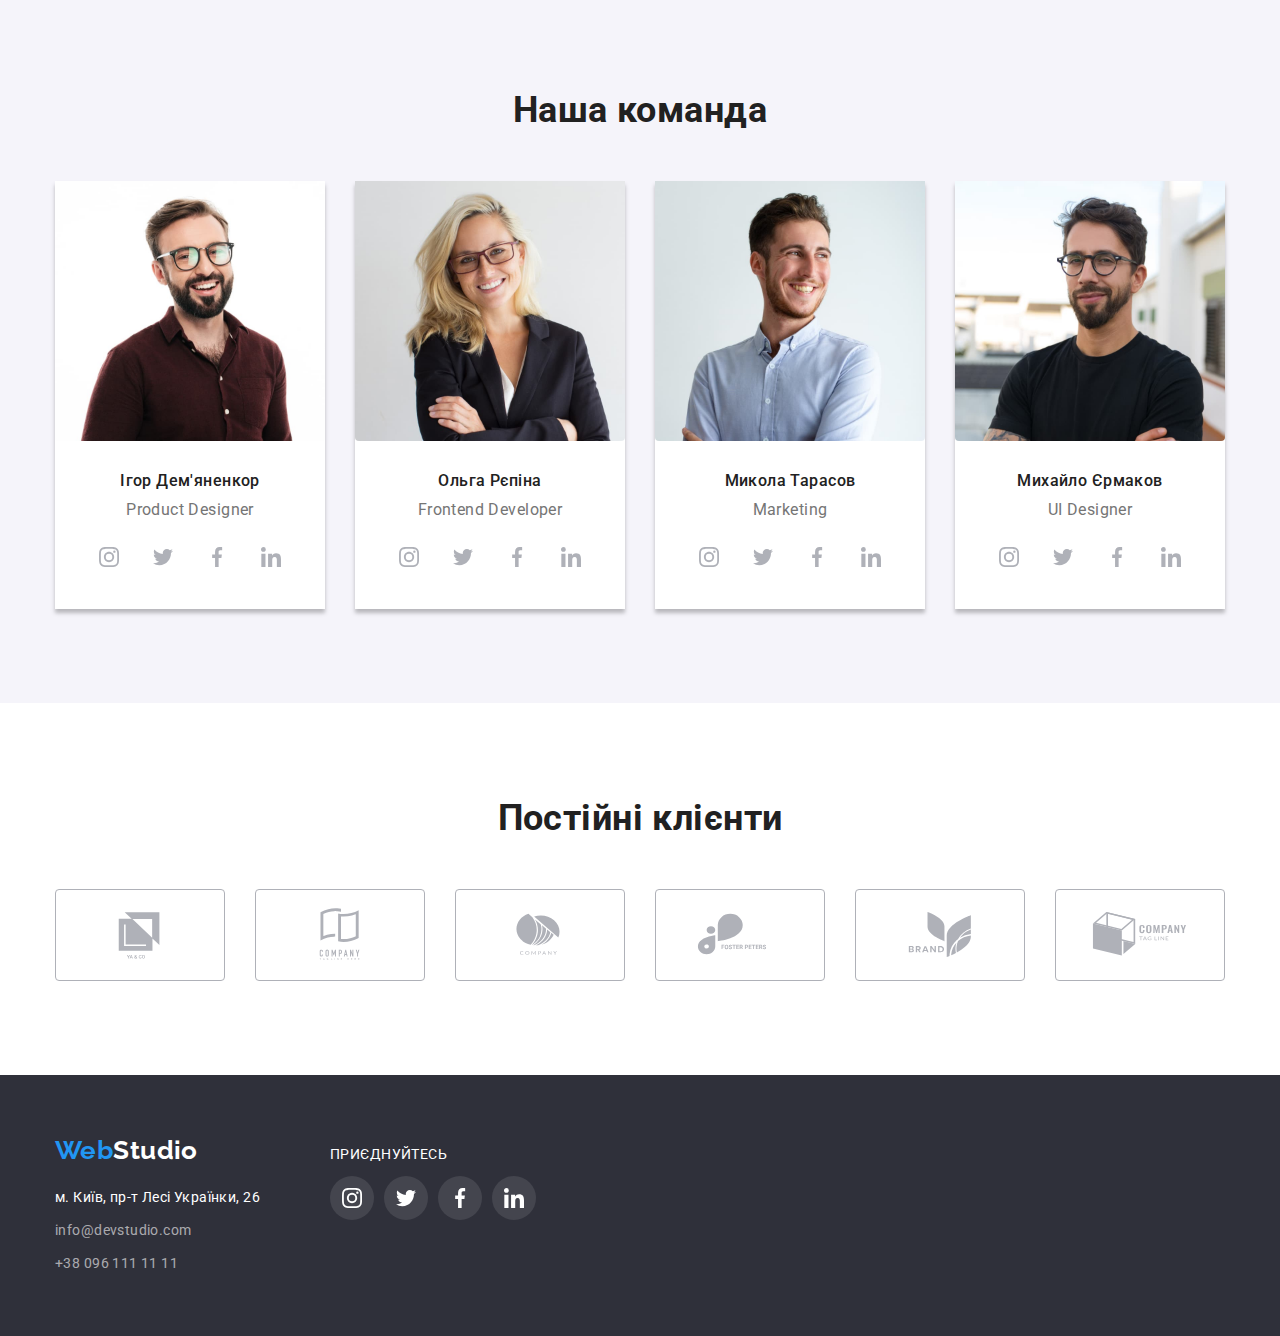
==== commit 78793f99: "корректировки на двух страницах" ====
--- a/index.html
+++ b/index.html
@@ -34,23 +34,21 @@
 
         <ul class="contact">
           <li class="contact-list">
-            <a href="mailto:info@devstudio.com" class="contacts"
-              >
-              <svg class="mailto-link" width="16px" height="12px">
-                <use href="./images/symbol-defs.svg#icon-message">
-                </use>
+            <a href="mailto:info@devstudio.com" class="contacts">
+              <svg class="mailto-link" width="16" height="12">
+                <use href="./images/symbol-defs.svg#icon-message"></use>
               </svg>
-            info@devstudio.com</a
+              info@devstudio.com</a
             >
           </li>
 
           <li class="contact-list">
             <a href="tel:+380961111111" class="contacts">
-             <svg class="telephone-link" width="10px" height="16px">
-             <use href="./images/symbol-defs.svg#icon-telephone">
-             </use>
+              <svg class="telephone-link" width="10" height="16">
+                <use href="./images/symbol-defs.svg#icon-telephone"></use>
               </svg>
-            +38 096 111 11 11</a>
+              +38 096 111 11 11</a
+            >
           </li>
         </ul>
       </div>
@@ -71,9 +69,8 @@
           <ul class="peculiarities-list">
             <li class="list-about">
               <div class="peculiarities peculiarities-antenna">
-                <svg class="antenna-picture" width="70px" height="70px">
-                  <use href="./images/features.svg#icon-antenna">
-                   </use>
+                <svg class="antenna-picture" width="70" height="70">
+                  <use href="./images/features.svg#icon-antenna"></use>
                 </svg>
               </div>
               <h3 class="peculiarities-title">УВАГА ДО ДЕТАЛЕЙ</h3>
@@ -84,10 +81,8 @@
             </li>
             <li class="list-about">
               <div class="peculiarities peculiarities-clock">
-                <svg class="clock-pictire" width="70px" height="70px">
-                  <use href="./images/features.svg#icon-clock">
-
-                  </use>
+                <svg class="clock-pictire" width="70" height="70">
+                  <use href="./images/features.svg#icon-clock"></use>
                 </svg>
               </div>
               <h3 class="peculiarities-title">ПУНКТУАЛЬНІСТЬ</h3>
@@ -98,10 +93,8 @@
             </li>
             <li class="list-about">
               <div class="peculiarities peculiarities-plane">
-                <svg class="plane-picture" width="70px" height="70px">
-                  <use href="./images/features.svg#icon-diagram">
-
-                  </use>
+                <svg class="plane-picture" width="70" height="70">
+                  <use href="./images/features.svg#icon-diagram"></use>
                 </svg>
               </div>
               <h3 class="peculiarities-title">ПЛАНУВАННЯ</h3>
@@ -111,10 +104,8 @@
             </li>
             <li class="list-about">
               <div class="peculiarities peculiarities-astronaut">
-                <svg class="astronaut-picture" width="70px" height="70px">
-                  <use href="./images/features.svg#icon-astronaut">
-
-                  </use>
+                <svg class="astronaut-picture" width="70" height="70">
+                  <use href="./images/features.svg#icon-astronaut"></use>
                 </svg>
               </div>
               <h3 class="peculiarities-title">СУЧАСНІ ТЕХНОЛОГІЇ</h3>
@@ -178,32 +169,28 @@
                 <li class="link">
                   <a href="#" class="link-picture">
                     <svg class="link-icon" width="20" height="20">
-                      <use href="./images/symbol-defs.svg#icon-instagram">
-                       </use>
-                    </svg>
-                  </a>
-                </li>
-                <li class="link">
-                  <a href="#" class="link-picture">
-                    <svg class="link-icon" width="20" height="20">
-                      <use href="./images/symbol-defs.svg#icon-twitter">
-                       </use>
-                    </svg>
-                  </a>
-                </li>
-                <li class="link">
-                  <a href="#" class="link-picture">
-                    <svg class="link-icon" width="20" height="20">
-                      <use href="./images/symbol-defs.svg#icon-facebook">
-                       </use>
-                    </svg>
-                  </a>
-                </li>
-                <li class="link">
-                  <a href="#" class="link-picture">
-                    <svg class="link-icon" width="20" height="20">
-                      <use href="./images/symbol-defs.svg#icon-linkedin">
-                       </use>
+                      <use href="./images/symbol-defs.svg#icon-instagram"></use>
+                    </svg>
+                  </a>
+                </li>
+                <li class="link">
+                  <a href="#" class="link-picture">
+                    <svg class="link-icon" width="20" height="20">
+                      <use href="./images/symbol-defs.svg#icon-twitter"></use>
+                    </svg>
+                  </a>
+                </li>
+                <li class="link">
+                  <a href="#" class="link-picture">
+                    <svg class="link-icon" width="20" height="20">
+                      <use href="./images/symbol-defs.svg#icon-facebook"></use>
+                    </svg>
+                  </a>
+                </li>
+                <li class="link">
+                  <a href="#" class="link-picture">
+                    <svg class="link-icon" width="20" height="20">
+                      <use href="./images/symbol-defs.svg#icon-linkedin"></use>
                     </svg>
                   </a>
                 </li>
@@ -223,32 +210,28 @@
                 <li class="link">
                   <a href="#" class="link-picture">
                     <svg class="link-icon" width="20" height="20">
-                      <use href="./images/symbol-defs.svg#icon-instagram">
-                       </use>
-                    </svg>
-                  </a>
-                </li>
-                <li class="link">
-                  <a href="#" class="link-picture">
-                    <svg class="link-icon" width="20" height="20">
-                      <use href="./images/symbol-defs.svg#icon-twitter">
-                       </use>
-                    </svg>
-                  </a>
-                </li>
-                <li class="link">
-                  <a href="#" class="link-picture">
-                    <svg class="link-icon" width="20" height="20">
-                      <use href="./images/symbol-defs.svg#icon-facebook">
-                       </use>
-                    </svg>
-                  </a>
-                </li>
-                <li class="link">
-                  <a href="#" class="link-picture">
-                    <svg class="link-icon" width="20" height="20">
-                      <use href="./images/symbol-defs.svg#icon-linkedin">
-                       </use>
+                      <use href="./images/symbol-defs.svg#icon-instagram"></use>
+                    </svg>
+                  </a>
+                </li>
+                <li class="link">
+                  <a href="#" class="link-picture">
+                    <svg class="link-icon" width="20" height="20">
+                      <use href="./images/symbol-defs.svg#icon-twitter"></use>
+                    </svg>
+                  </a>
+                </li>
+                <li class="link">
+                  <a href="#" class="link-picture">
+                    <svg class="link-icon" width="20" height="20">
+                      <use href="./images/symbol-defs.svg#icon-facebook"></use>
+                    </svg>
+                  </a>
+                </li>
+                <li class="link">
+                  <a href="#" class="link-picture">
+                    <svg class="link-icon" width="20" height="20">
+                      <use href="./images/symbol-defs.svg#icon-linkedin"></use>
                     </svg>
                   </a>
                 </li>
@@ -268,32 +251,28 @@
                 <li class="link">
                   <a href="#" class="link-picture">
                     <svg class="link-icon" width="20" height="20">
-                      <use href="./images/symbol-defs.svg#icon-instagram">
-                       </use>
-                    </svg>
-                  </a>
-                </li>
-                <li class="link">
-                  <a href="#" class="link-picture">
-                    <svg class="link-icon" width="20" height="20">
-                      <use href="./images/symbol-defs.svg#icon-twitter">
-                       </use>
-                    </svg>
-                  </a>
-                </li>
-                <li class="link">
-                  <a href="#" class="link-picture">
-                    <svg class="link-icon" width="20" height="20">
-                      <use href="./images/symbol-defs.svg#icon-facebook">
-                       </use>
-                    </svg>
-                  </a>
-                </li>
-                <li class="link">
-                  <a href="#" class="link-picture">
-                    <svg class="link-icon" width="20" height="20">
-                      <use href="./images/symbol-defs.svg#icon-linkedin">
-                       </use>
+                      <use href="./images/symbol-defs.svg#icon-instagram"></use>
+                    </svg>
+                  </a>
+                </li>
+                <li class="link">
+                  <a href="#" class="link-picture">
+                    <svg class="link-icon" width="20" height="20">
+                      <use href="./images/symbol-defs.svg#icon-twitter"></use>
+                    </svg>
+                  </a>
+                </li>
+                <li class="link">
+                  <a href="#" class="link-picture">
+                    <svg class="link-icon" width="20" height="20">
+                      <use href="./images/symbol-defs.svg#icon-facebook"></use>
+                    </svg>
+                  </a>
+                </li>
+                <li class="link">
+                  <a href="#" class="link-picture">
+                    <svg class="link-icon" width="20" height="20">
+                      <use href="./images/symbol-defs.svg#icon-linkedin"></use>
                     </svg>
                   </a>
                 </li>
@@ -313,32 +292,28 @@
                 <li class="link">
                   <a href="#" class="link-picture">
                     <svg class="link-icon" width="20" height="20">
-                      <use href="./images/symbol-defs.svg#icon-instagram">
-                       </use>
-                    </svg>
-                  </a>
-                </li>
-                <li class="link">
-                  <a href="#" class="link-picture">
-                    <svg class="link-icon" width="20" height="20">
-                      <use href="./images/symbol-defs.svg#icon-twitter">
-                       </use>
-                    </svg>
-                  </a>
-                </li>
-                <li class="link">
-                  <a href="#" class="link-picture">
-                    <svg class="link-icon" width="20" height="20">
-                      <use href="./images/symbol-defs.svg#icon-facebook">
-                       </use>
-                    </svg>
-                  </a>
-                </li>
-                <li class="link">
-                  <a href="#" class="link-picture">
-                    <svg class="link-icon" width="20" height="20">
-                      <use href="./images/symbol-defs.svg#icon-linkedin">
-                       </use>
+                      <use href="./images/symbol-defs.svg#icon-instagram"></use>
+                    </svg>
+                  </a>
+                </li>
+                <li class="link">
+                  <a href="#" class="link-picture">
+                    <svg class="link-icon" width="20" height="20">
+                      <use href="./images/symbol-defs.svg#icon-twitter"></use>
+                    </svg>
+                  </a>
+                </li>
+                <li class="link">
+                  <a href="#" class="link-picture">
+                    <svg class="link-icon" width="20" height="20">
+                      <use href="./images/symbol-defs.svg#icon-facebook"></use>
+                    </svg>
+                  </a>
+                </li>
+                <li class="link">
+                  <a href="#" class="link-picture">
+                    <svg class="link-icon" width="20" height="20">
+                      <use href="./images/symbol-defs.svg#icon-linkedin"></use>
                     </svg>
                   </a>
                 </li>
@@ -350,141 +325,119 @@
 
       <section class="section">
         <div class="container">
-        <h2 class="constant-clients">Постійні клієнти
-        </h2>
-        <ul class="company-items">
-          <li class="company-list">
-            <a href="#" class="company-link">
-            <svg class="company-picture" width="108" height="60px">
-              <use href="./images/symbol-defs.svg#icon-company-1 ">
-                
-              </use>
-            </svg>
-            </a>
-          </li>
-          <li class="company-list">
-            <a href="#" class="company-link">
-            <svg class="company-picture" width="108" height="60px">
-              <use href="./images/symbol-defs.svg#icon-company-2 ">
-                
-              </use>
-            </svg>
-            </a>
-          </li>
-          <li class="company-list">
-            <a href="#" class="company-link">
-            <svg class="company-picture" width="108" height="60px">
-              
-              <use href="./images/symbol-defs.svg#icon-company-3 ">
-                
-              </use>
-            </svg>
-            </a>
-          </li>
-          <li class="company-list">
-            <a href="#" class="company-link">
-            <svg class="company-picture" width="108" height="60px">
-              
-              <use href="./images/symbol-defs.svg#icon-company-4 ">
-                
-              </use>
-            </svg>
-            </a>
-          </li>
-          <li class="company-list">
-            <a href="#" class="company-link">
-            <svg class="company-picture" width="108" height="60px">
-              
-              <use href="./images/symbol-defs.svg#icon-company-5">
-                
-              </use>
-            </svg>
-            </a>
-          </li>
-          <li class="company-list">
-            <a href="#" class="company-link">
-            <svg class="company-picture" width="108" height="60px">
-              
-              <use href="./images/symbol-defs.svg#icon-company-6">
-                
-              </use>
-            </svg>
-            </a>
-          </li>
-        </ul>
+          <h2 class="constant-clients">Постійні клієнти</h2>
+          <ul class="company-items">
+            <li class="company-list">
+              <a href="#" class="company-link">
+                <svg class="company-picture" width="108" height="60">
+                  <use href="./images/symbol-defs.svg#icon-company-1"></use>
+                </svg>
+              </a>
+            </li>
+            <li class="company-list">
+              <a href="#" class="company-link">
+                <svg class="company-picture" width="108" height="60">
+                  <use href="./images/symbol-defs.svg#icon-company-2"></use>
+                </svg>
+              </a>
+            </li>
+            <li class="company-list">
+              <a href="#" class="company-link">
+                <svg class="company-picture" width="108" height="60">
+                  <use href="./images/symbol-defs.svg#icon-company-3"></use>
+                </svg>
+              </a>
+            </li>
+            <li class="company-list">
+              <a href="#" class="company-link">
+                <svg class="company-picture" width="108" height="60">
+                  <use href="./images/symbol-defs.svg#icon-company-4"></use>
+                </svg>
+              </a>
+            </li>
+            <li class="company-list">
+              <a href="#" class="company-link">
+                <svg class="company-picture" width="108" height="60">
+                  <use href="./images/symbol-defs.svg#icon-company-5"></use>
+                </svg>
+              </a>
+            </li>
+            <li class="company-list">
+              <a href="#" class="company-link">
+                <svg class="company-picture" width="108" height="60">
+                  <use href="./images/symbol-defs.svg#icon-company-6"></use>
+                </svg>
+              </a>
+            </li>
+          </ul>
         </div>
       </section>
     </main>
 
     <footer class="footer">
       <div class="container">
-      <div class="footer-container">
-        <div class="footer-main">
-        <a class="footer-logo" href="./index.html"
-          ><span class="color-logo">Web</span
-          ><span class="white-logo">Studio</span></a
-        >
-        <address>
-          <ul class="footer-list">
-            <li class="footer-link">
-              <a href="#" class="footer-adress">
-                м. Київ, пр-т Лесі Українки, 26</a
-              >
-            </li>
-            <li class="footer-link">
-              <a href="mailto:info@devstudio.com" class="footer-contact"
-                >info@devstudio.com</a
-              >
-            </li>
-            <li class="footer-link">
-              <a href="tel:+380961111111" class="footer-contact"
-                >+38 096 111 11 11</a
-              >
-            </li>
-          </ul>
-        </address>
-      </div>
-
-      <div class="second-footer">
-        <h2 class="footer-second-tittle">
-          приєднуйтесь
-        </h2>
-<ul class="footer-second-list">
-  <li class="second-footer-links">
-    <a href="#" class="footer-icon">
-<svg class="link-icon-white" width="20px" height="20px">
-                      <use href="./images/symbol-defs.svg#icon-instagram">
-                       </use>
-                    </svg>
-                    </a>
-  </li>
-  <li class="second-footer-links">
-    <a href="#" class="footer-icon">
-<svg class="link-icon-white" width="20px" height="20px">
-                      <use href="./images/symbol-defs.svg#icon-twitter">
-                       </use>
-                    </svg>
-                    </a>
-  </li>
-  <li class="second-footer-links">
-    <a href="#" class="footer-icon">
-    <svg class="link-icon-white" width="20px" height="20px">
-                      <use href="./images/symbol-defs.svg#icon-facebook">
-                       </use>
-                    </svg>
-                    </a>
-  </li>
-  <li class="second-footer-links">
-    <a href="#" class="footer-icon">
-    <svg class="link-icon-white" width="20px" height="20px">
-                      <use href="./images/symbol-defs.svg#icon-linkedin">
-                       </use>
-                    </svg>
-                    </a>
-  </li>
-</ul>
-      </div>
+        <div class="footer-container">
+          <div class="footer-main">
+            <a class="footer-logo" href="./index.html"
+              ><span class="color-logo">Web</span
+              ><span class="white-logo">Studio</span></a
+            >
+            <address>
+              <ul class="footer-list">
+                <li class="footer-link">
+                  <a href="#" class="footer-adress">
+                    м. Київ, пр-т Лесі Українки, 26</a
+                  >
+                </li>
+                <li class="footer-link">
+                  <a href="mailto:info@devstudio.com" class="footer-contact"
+                    >info@devstudio.com</a
+                  >
+                </li>
+                <li class="footer-link">
+                  <a href="tel:+380961111111" class="footer-contact"
+                    >+38 096 111 11 11</a
+                  >
+                </li>
+              </ul>
+            </address>
+          </div>
+
+          <div class="second-footer">
+            <p class="footer-second-tittle">приєднуйтесь</p>
+            <ul class="footer-second-list">
+              <li class="second-footer-links">
+                <a href="#" class="footer-icon">
+                  <svg class="link-icon-white" width="20" height="20">
+                    <use href="./images/symbol-defs.svg#icon-instagram"></use>
+                  </svg>
+                </a>
+              </li>
+              <li class="second-footer-links">
+                <a href="#" class="footer-icon">
+                  <svg class="link-icon-white" width="20" height="20">
+                    <use href="./images/symbol-defs.svg#icon-twitter"></use>
+                  </svg>
+                </a>
+              </li>
+              <li class="second-footer-links">
+                <a href="#" class="footer-icon">
+                  <svg class="link-icon-white" width="20" height="20">
+                    <use href="./images/symbol-defs.svg#icon-facebook"></use>
+                  </svg>
+                </a>
+              </li>
+              <li class="second-footer-links">
+                <a href="#" class="footer-icon">
+                  <svg class="link-icon-white" width="20" height="20">
+                    <use href="./images/symbol-defs.svg#icon-linkedin"></use>
+                  </svg>
+                </a>
+              </li>
+            </ul>
+          </div>
+        </div>
       </div>
     </footer>
   </body>
-</html>+</html>
--- a/css/styles.css
+++ b/css/styles.css
@@ -394,6 +394,9 @@
 .company-picture {
   width: 106px;
   height: 60px;
+}
+
+.company-link {
   fill: var(--icon-color);
 }
 
@@ -620,11 +623,8 @@
   color: rgba(255, 255, 255, 0.6);
 }
 
-.footer-contact:hover {
-  color: var(--accent-color);
-}
-
-..footer-contact:focus {
+.footer-contact:hover,
+.footer-contact:focus {
   color: var(--accent-color);
 }
 
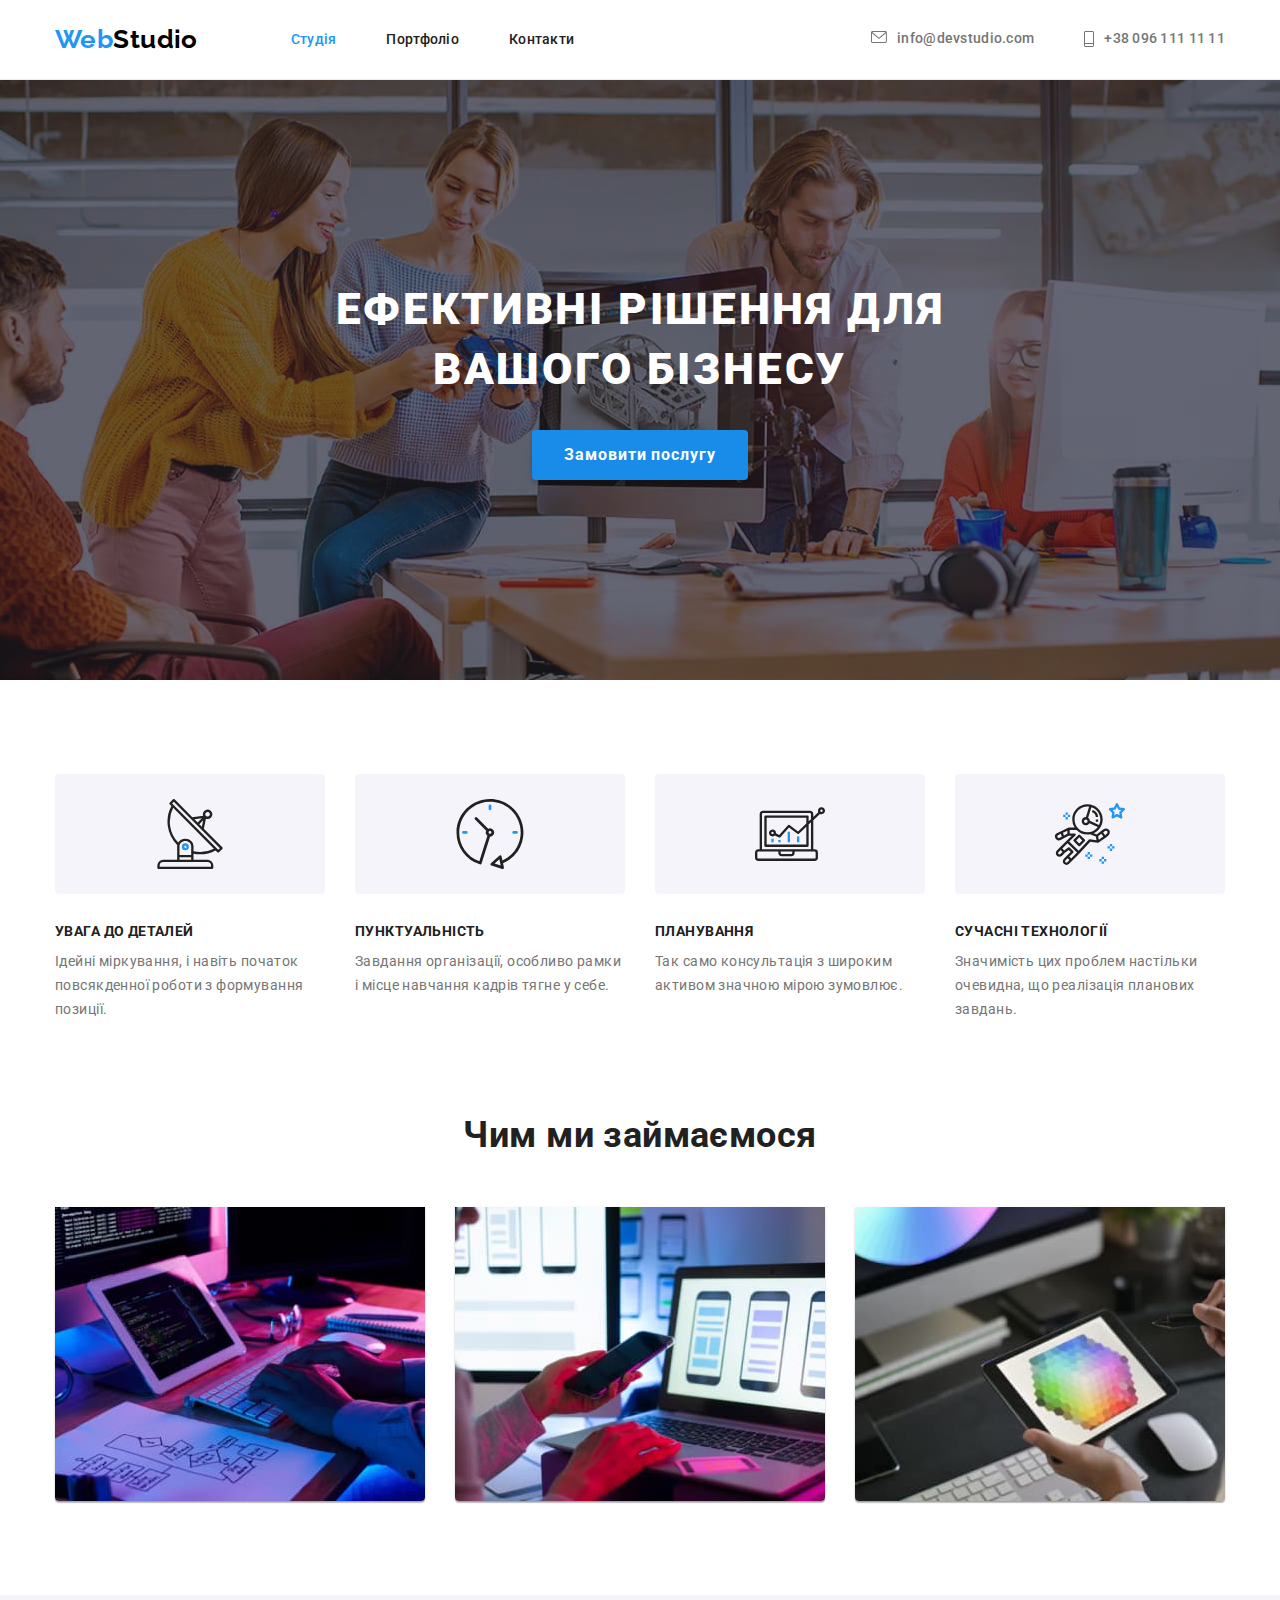
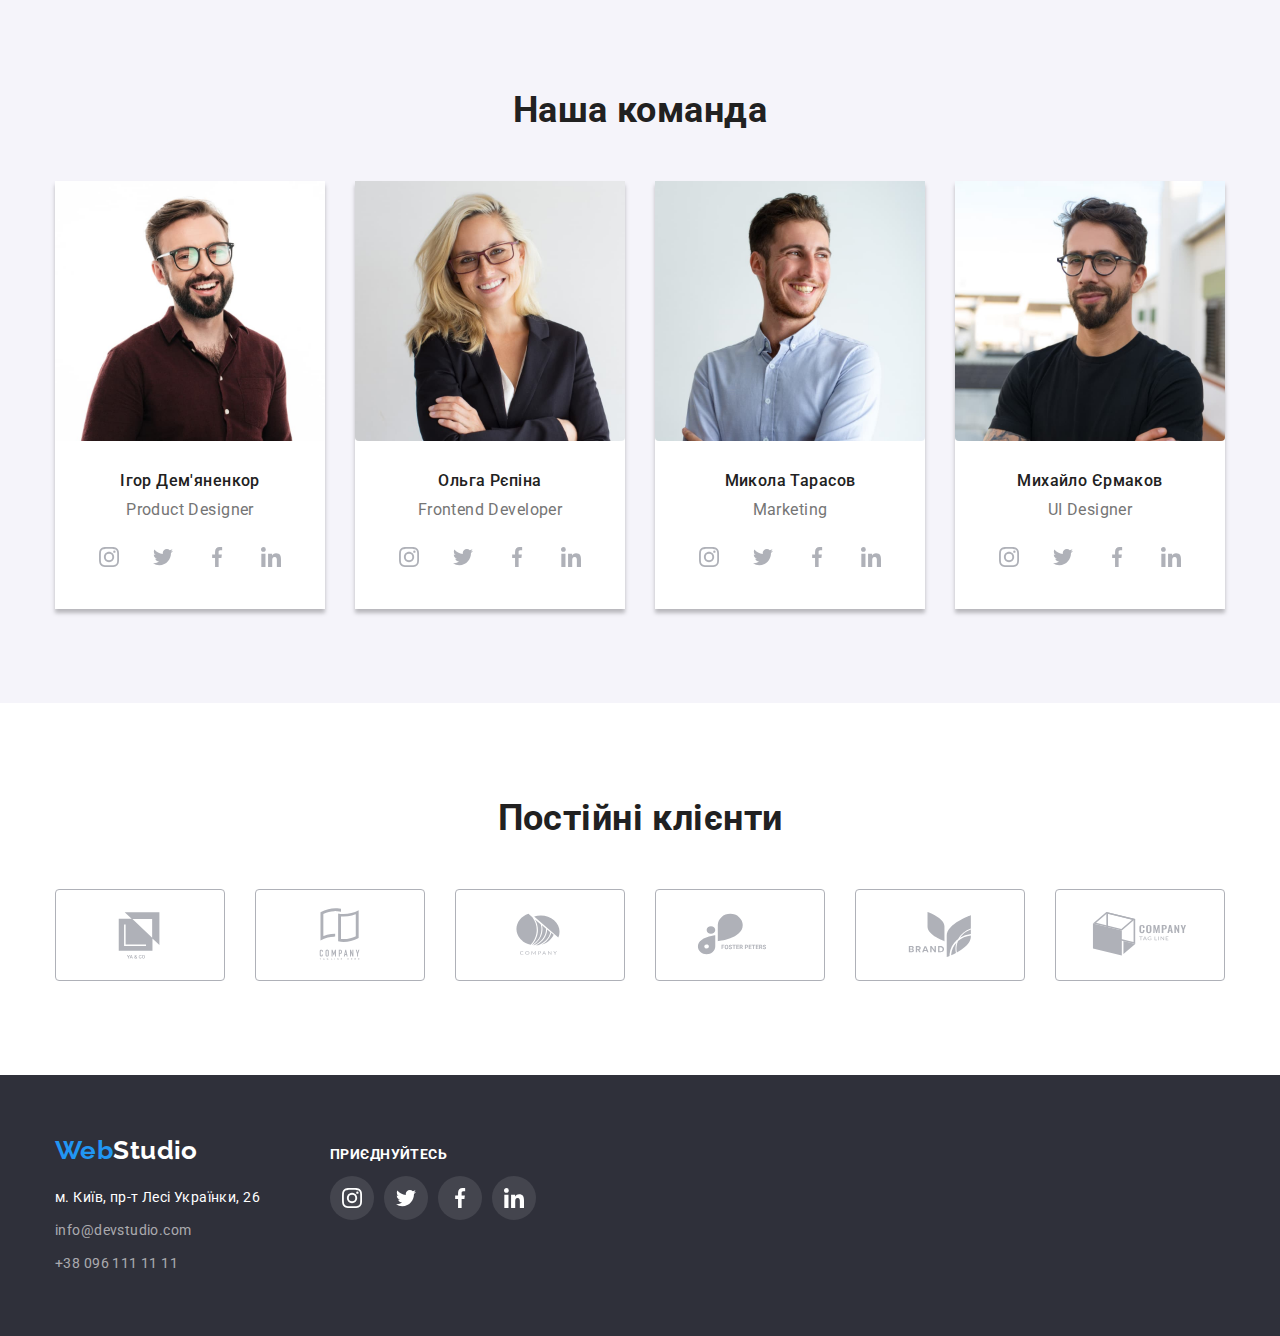
==== commit 8e1b0bad: "корректировка в хедер" ====
--- a/index.html
+++ b/index.html
@@ -404,7 +404,7 @@
           </div>
 
           <div class="second-footer">
-            <p class="footer-second-tittle">приєднуйтесь</p>
+            <h2 class="footer-second-tittle">приєднуйтесь</h2>
             <ul class="footer-second-list">
               <li class="second-footer-links">
                 <a href="#" class="footer-icon">
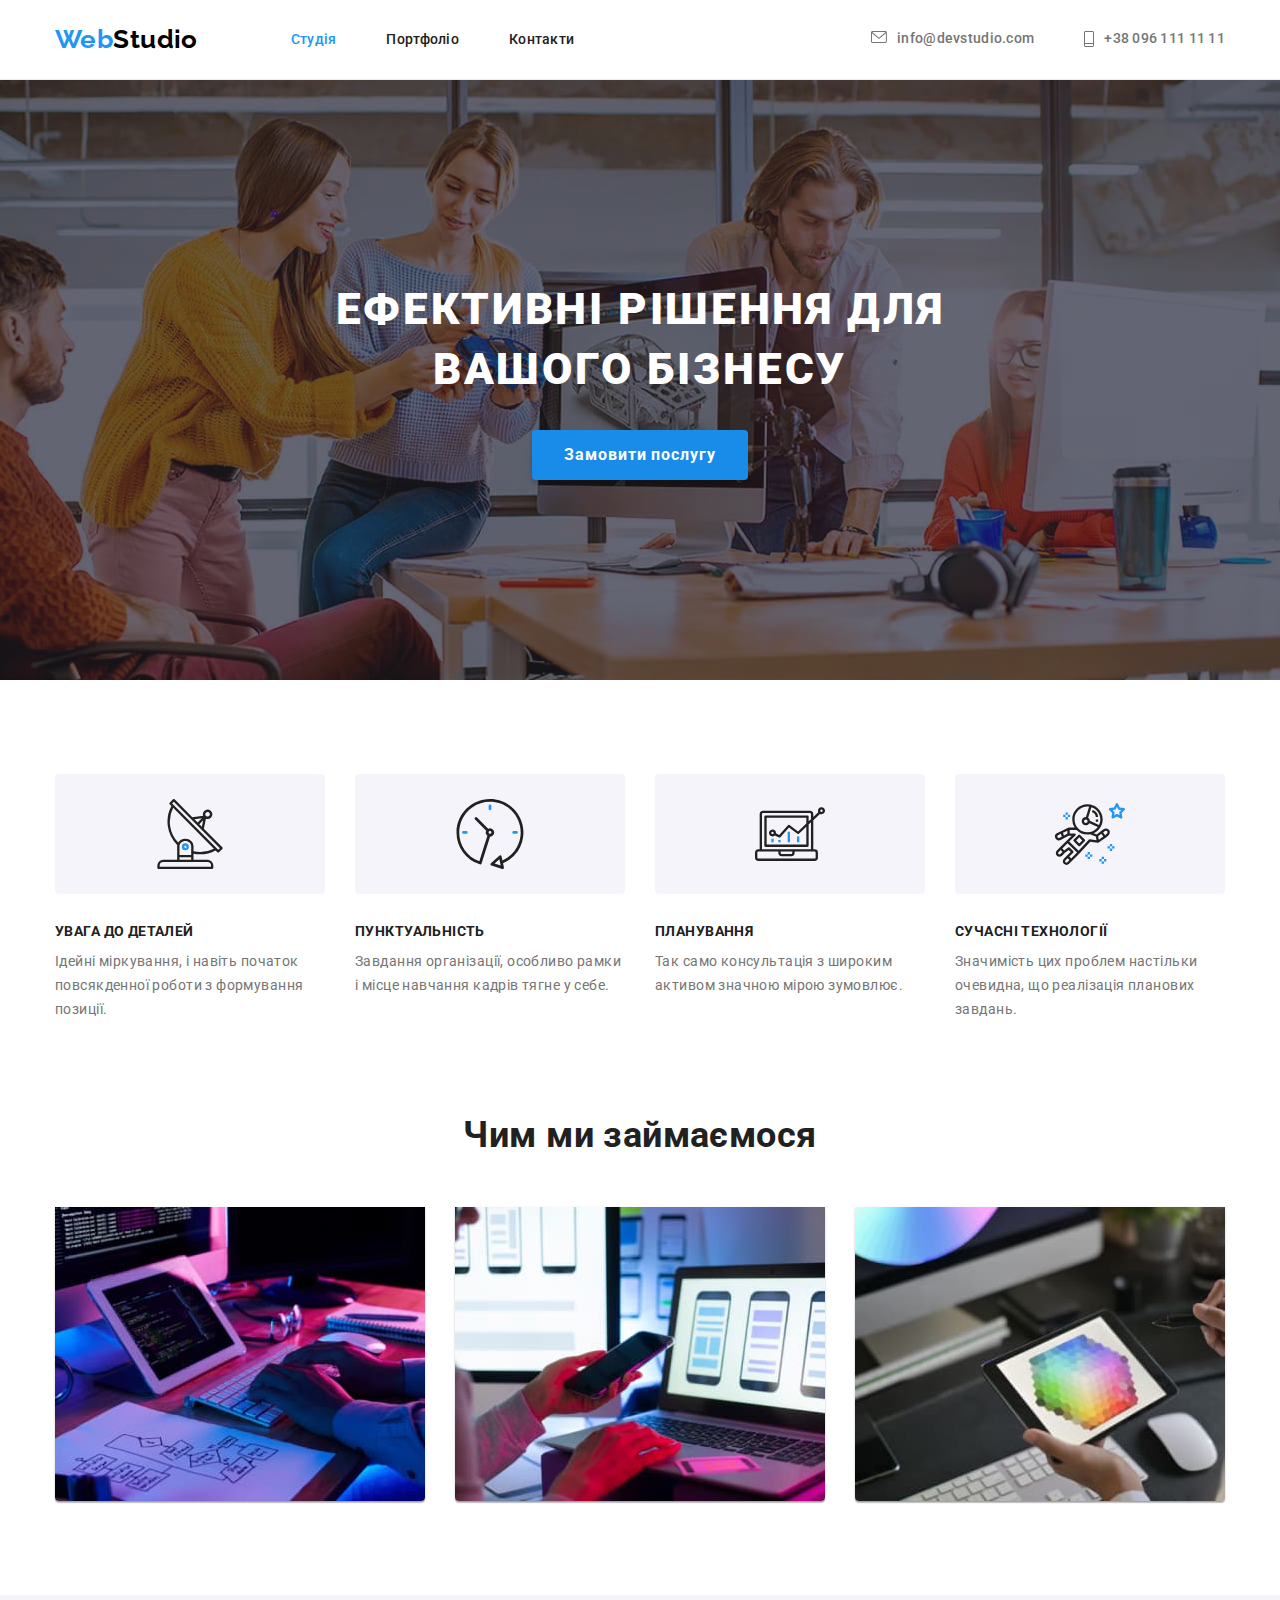
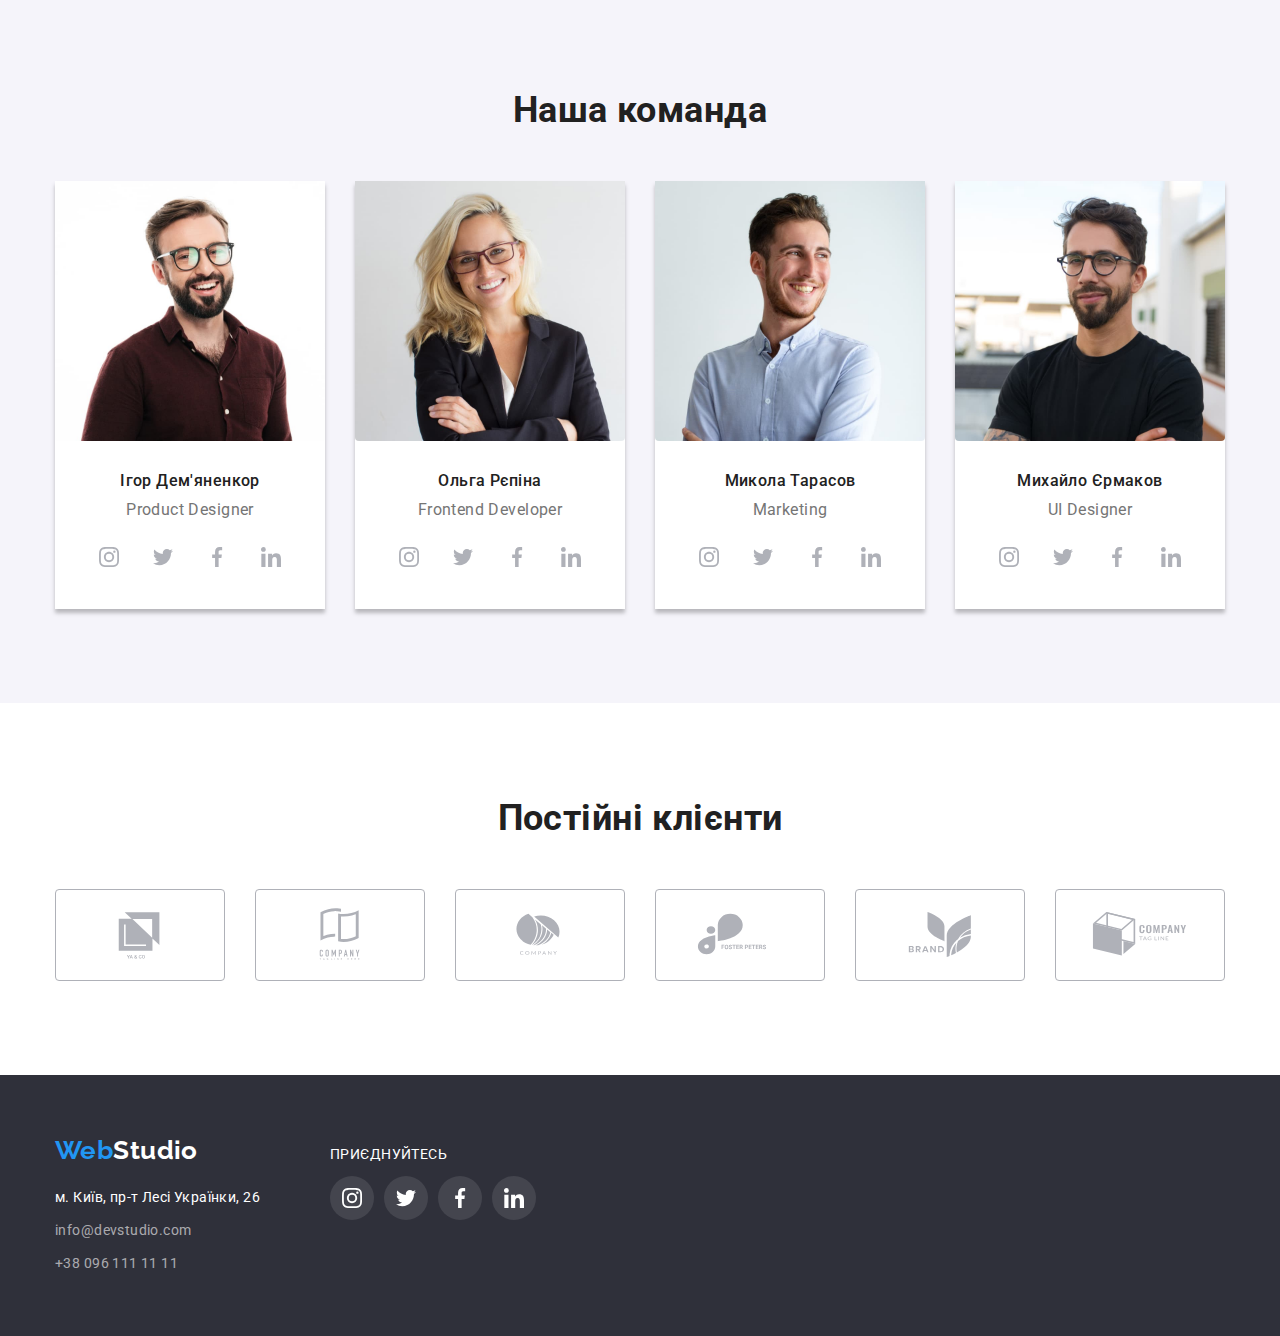
==== commit ba6eaffc: "изменение в футере" ====
--- a/index.html
+++ b/index.html
@@ -404,7 +404,7 @@
           </div>
 
           <div class="second-footer">
-            <h2 class="footer-second-tittle">приєднуйтесь</h2>
+            <p class="footer-second-text">приєднуйтесь</p>
             <ul class="footer-second-list">
               <li class="second-footer-links">
                 <a href="#" class="footer-icon">
--- a/css/styles.css
+++ b/css/styles.css
@@ -636,7 +636,8 @@
   margin-bottom: 0;
 }
 
-.footer-second-tittle {
+.footer-second-text {
+  margin: 0;
   margin-bottom: 20px;
 
   line-height: 1.14px;
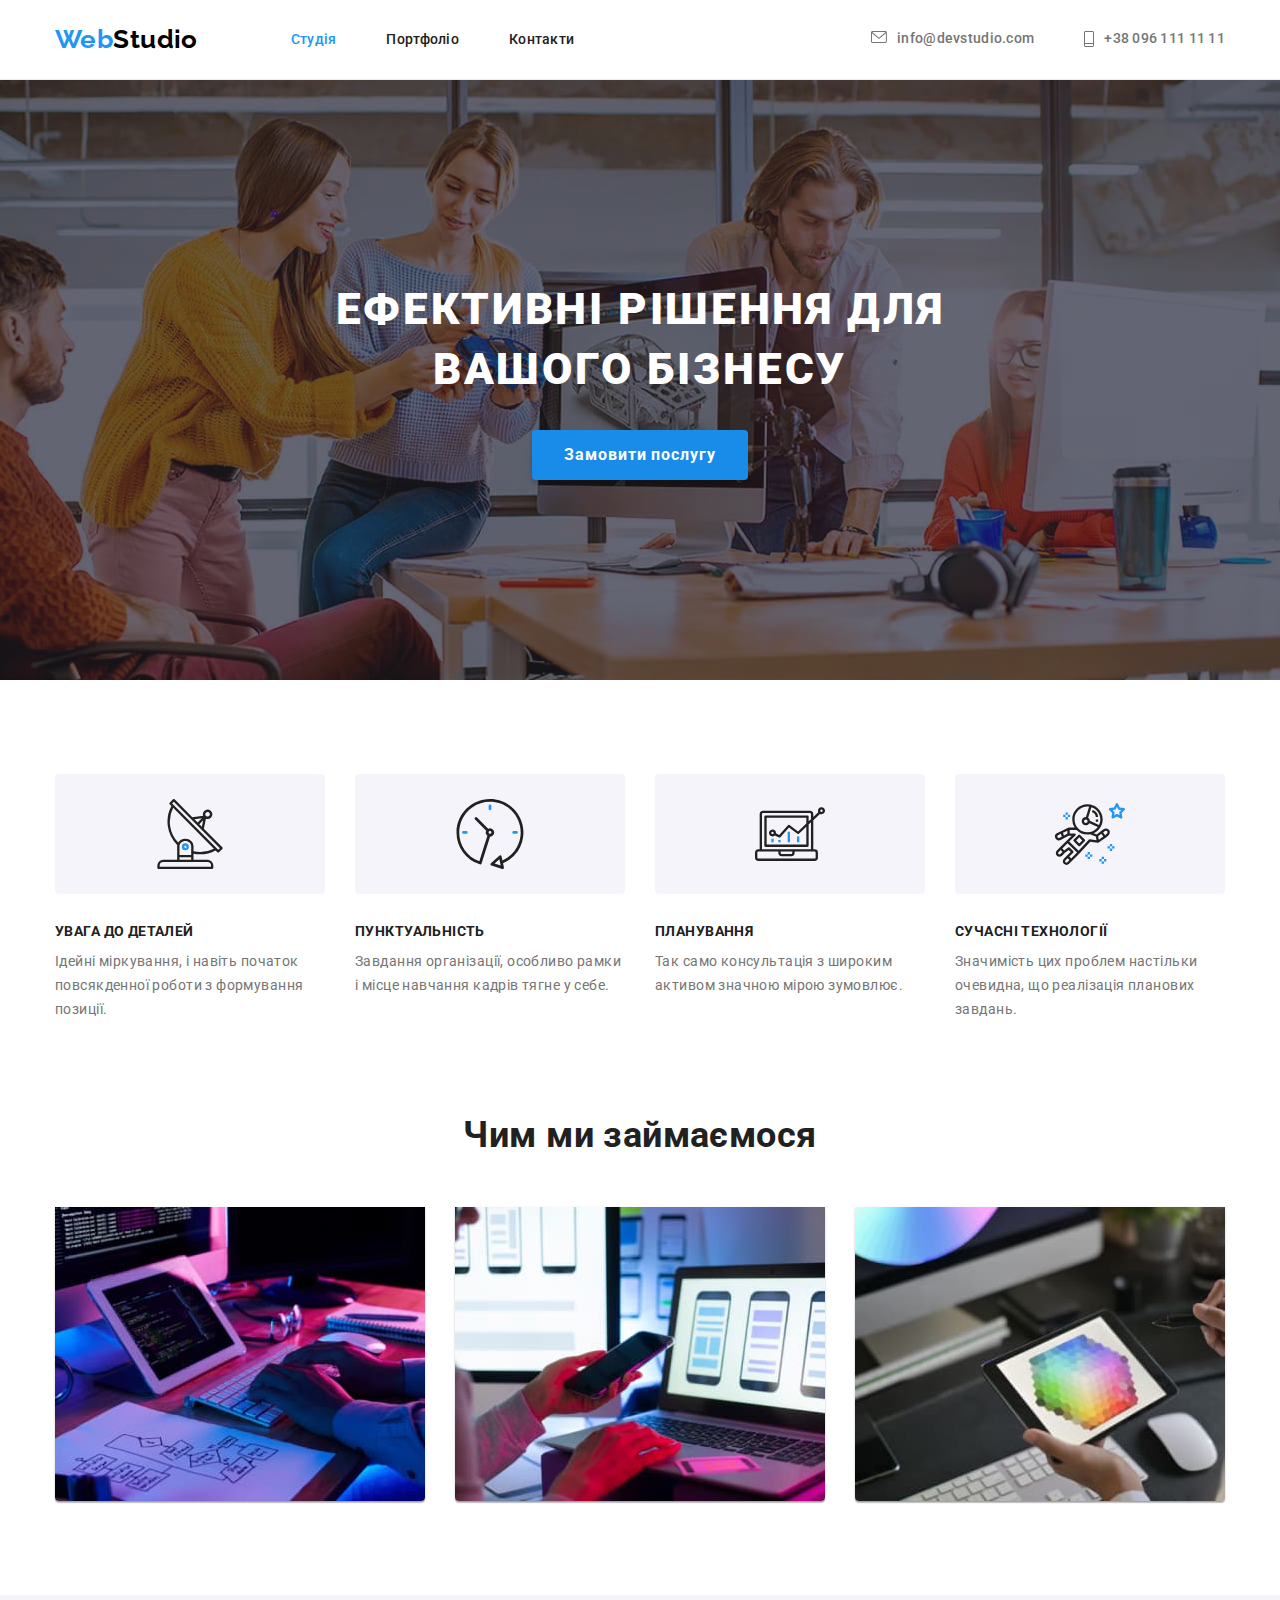
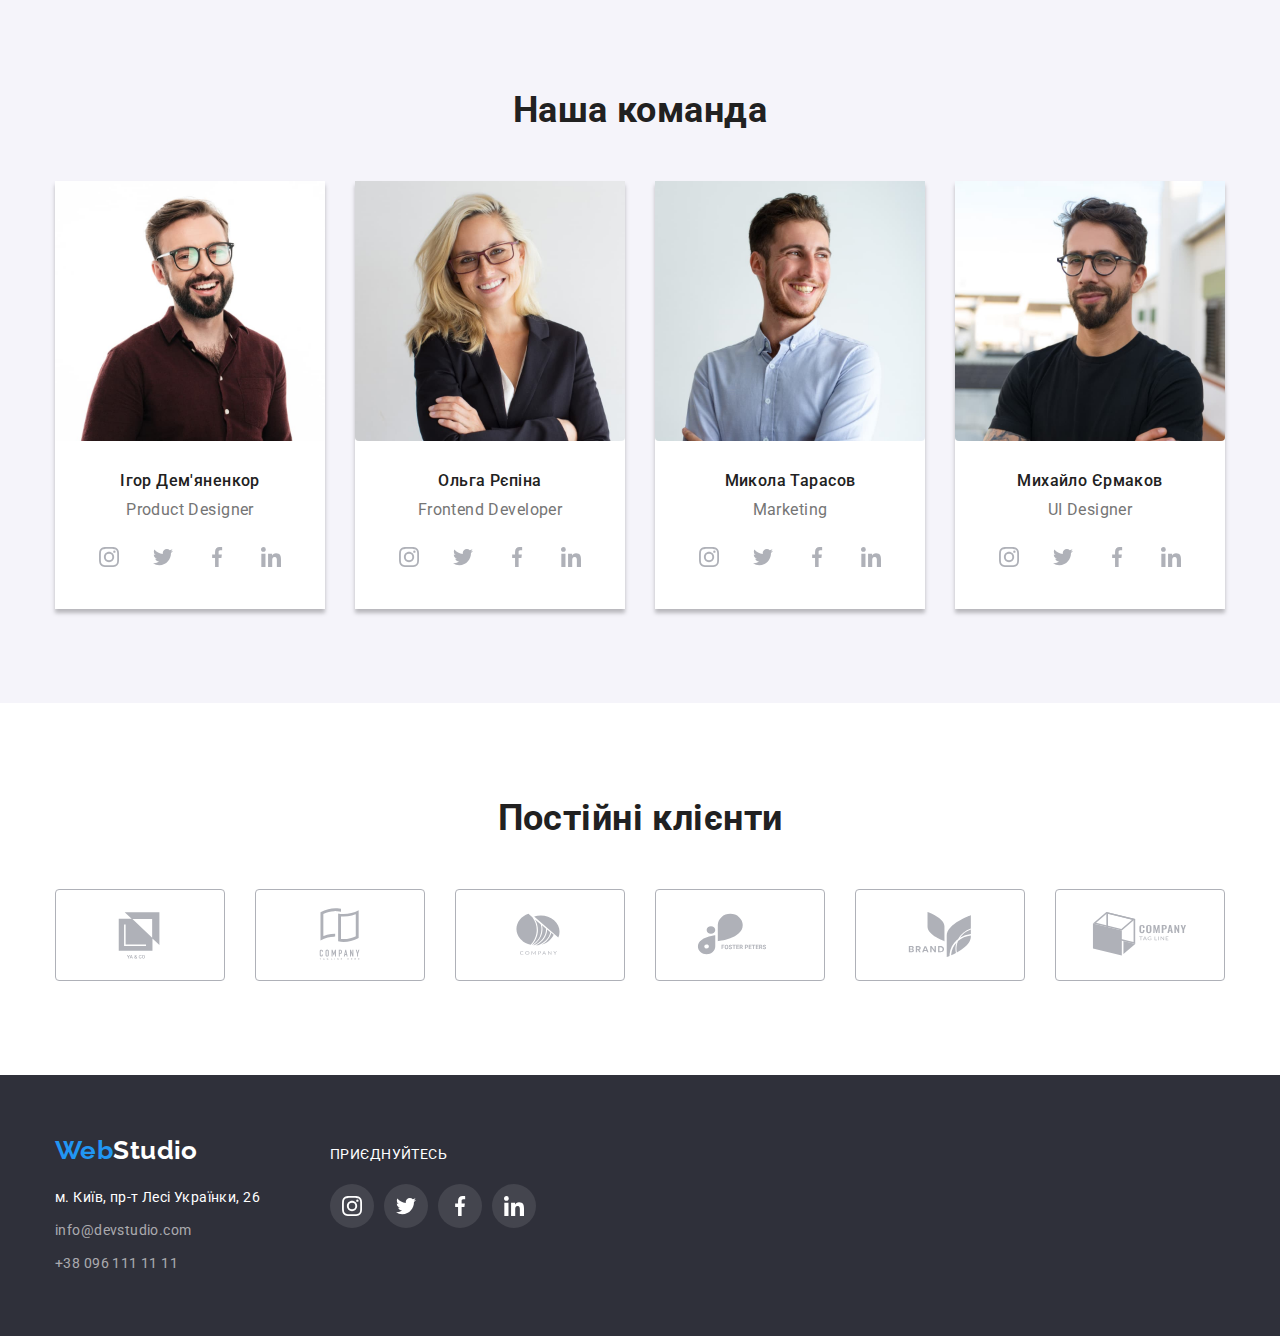
==== commit 6aee0bc1: "корректировки на главной странице" ====
--- a/index.html
+++ b/index.html
@@ -407,28 +407,28 @@
             <p class="footer-second-text">приєднуйтесь</p>
             <ul class="footer-second-list">
               <li class="second-footer-links">
-                <a href="#" class="footer-icon">
+                <a href="#" class="social-link">
                   <svg class="link-icon-white" width="20" height="20">
                     <use href="./images/symbol-defs.svg#icon-instagram"></use>
                   </svg>
                 </a>
               </li>
               <li class="second-footer-links">
-                <a href="#" class="footer-icon">
+                <a href="#" class="social-link">
                   <svg class="link-icon-white" width="20" height="20">
                     <use href="./images/symbol-defs.svg#icon-twitter"></use>
                   </svg>
                 </a>
               </li>
               <li class="second-footer-links">
-                <a href="#" class="footer-icon">
+                <a href="#" class="social-link">
                   <svg class="link-icon-white" width="20" height="20">
                     <use href="./images/symbol-defs.svg#icon-facebook"></use>
                   </svg>
                 </a>
               </li>
               <li class="second-footer-links">
-                <a href="#" class="footer-icon">
+                <a href="#" class="social-link">
                   <svg class="link-icon-white" width="20" height="20">
                     <use href="./images/symbol-defs.svg#icon-linkedin"></use>
                   </svg>
--- a/css/styles.css
+++ b/css/styles.css
@@ -640,10 +640,9 @@
   margin: 0;
   margin-bottom: 20px;
 
-  line-height: 1.14px;
   text-transform: uppercase;
   color: var(--color);
-  font-size: 14px;
+  line-height: 1.33;
 }
 
 .footer-container {
@@ -658,7 +657,7 @@
   column-gap: 10px;
 }
 
-.second-footer-links {
+.social-link {
   display: flex;
   border-radius: 50%;
   background: rgba(255, 255, 255, 0.1);
@@ -680,8 +679,7 @@
   margin-left: 70px;
 }
 
-.second-footer-links:hover,
-.second-footer-links:focus {
+.social-link:hover,
+.social-link:focus {
   background-color: var(--accent-color);
-  cursor: pointer;
-}
+}
